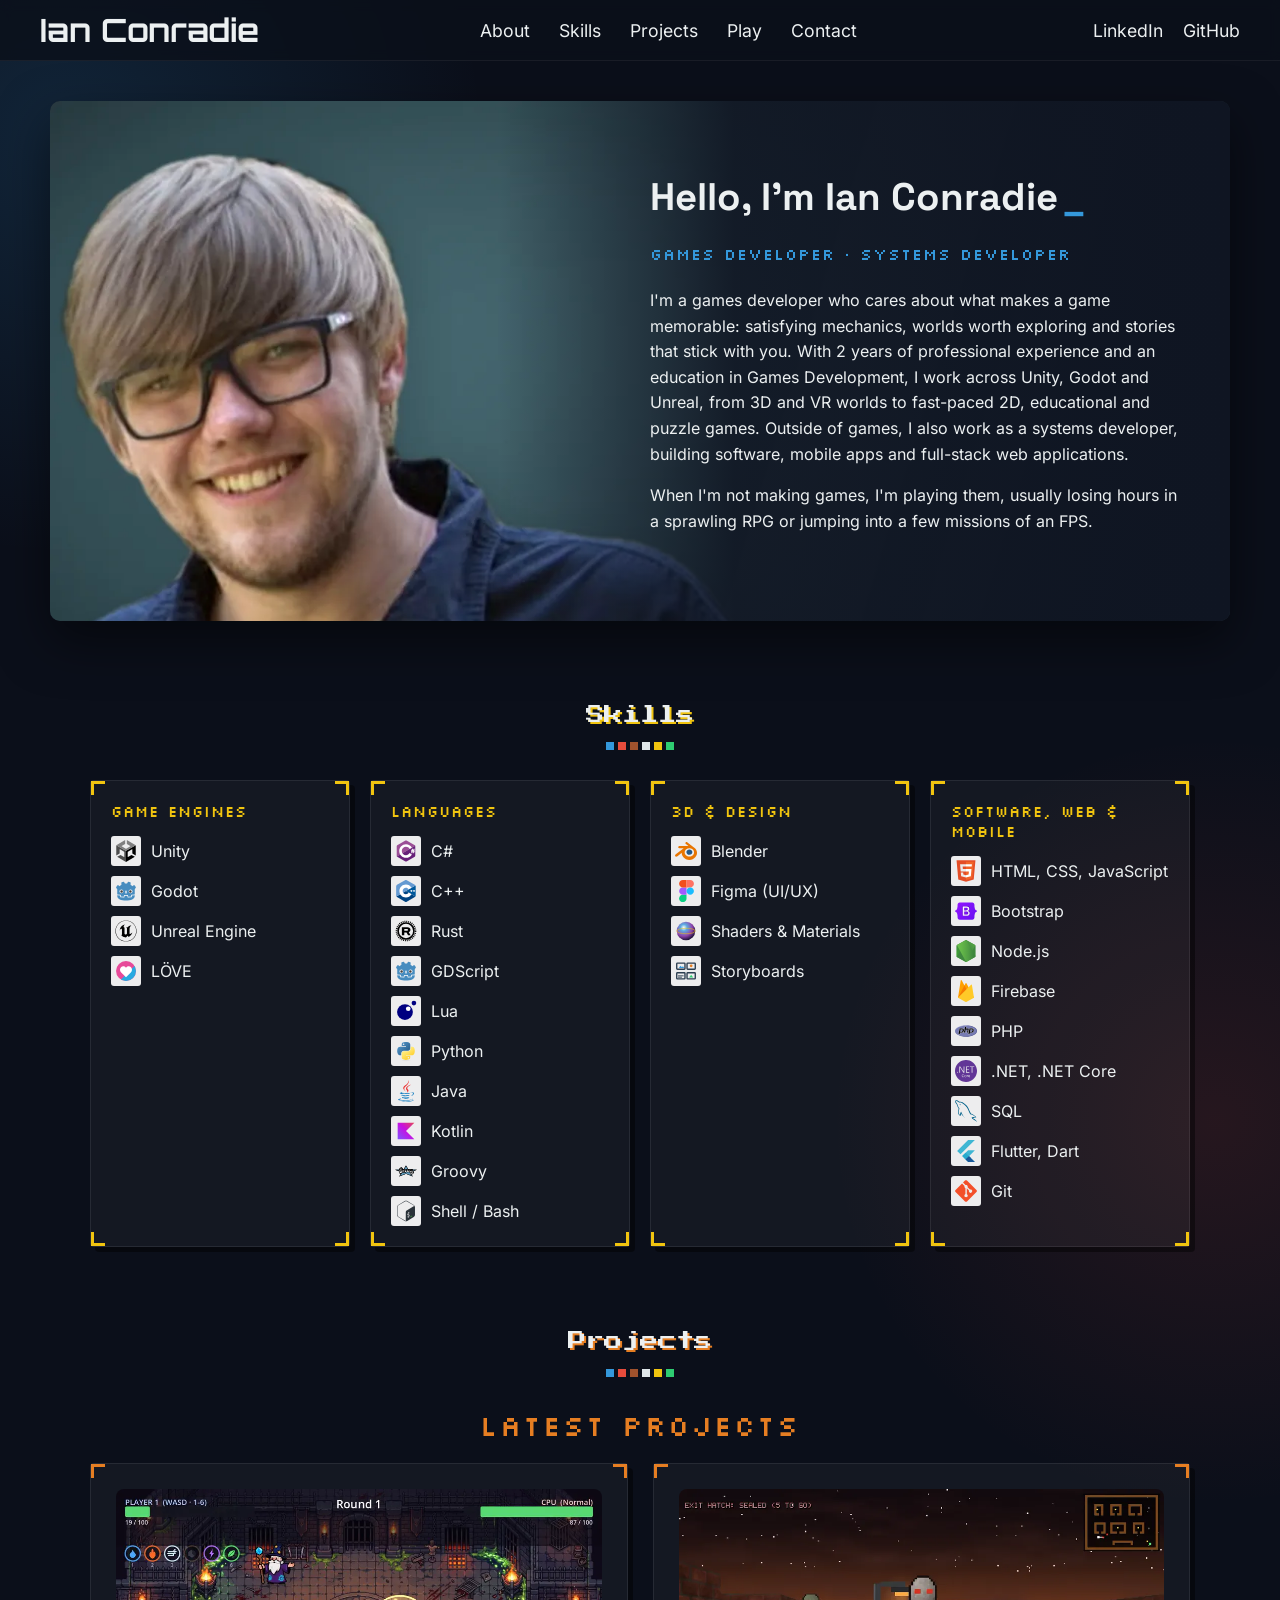
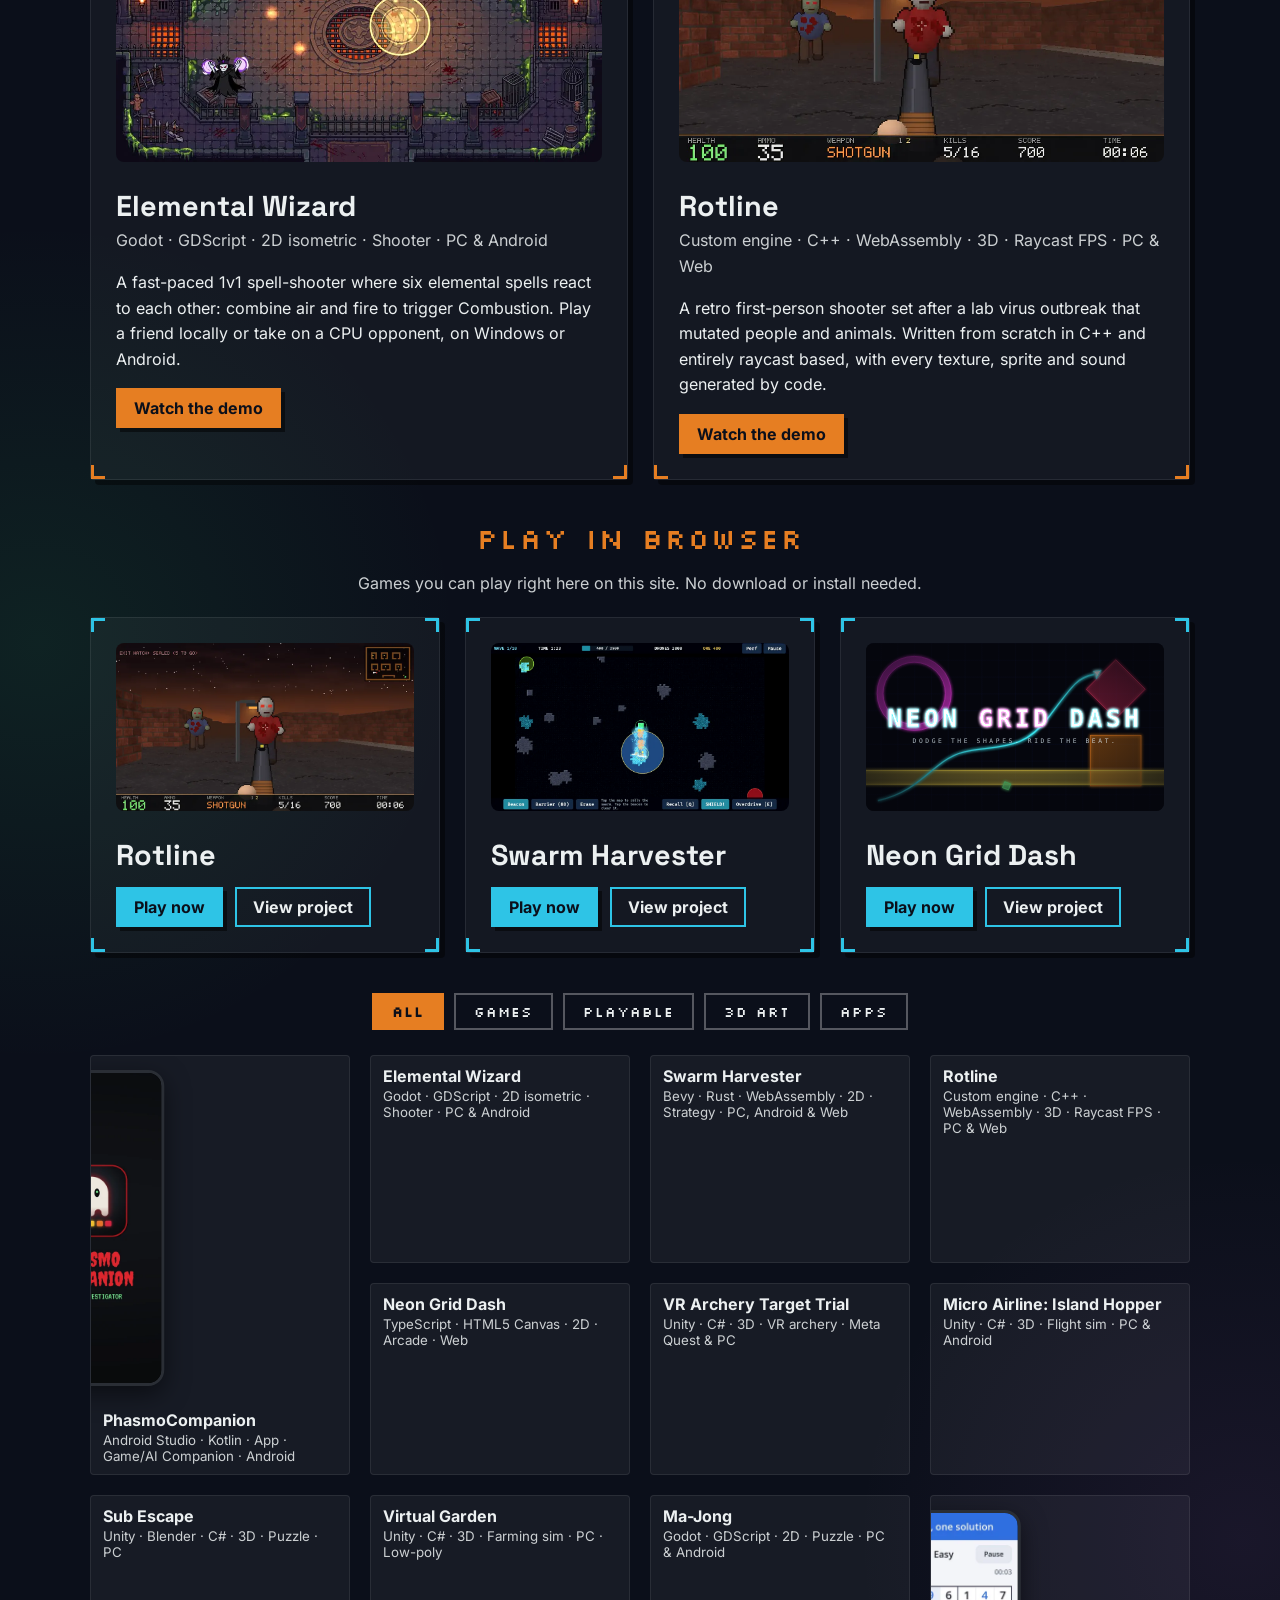
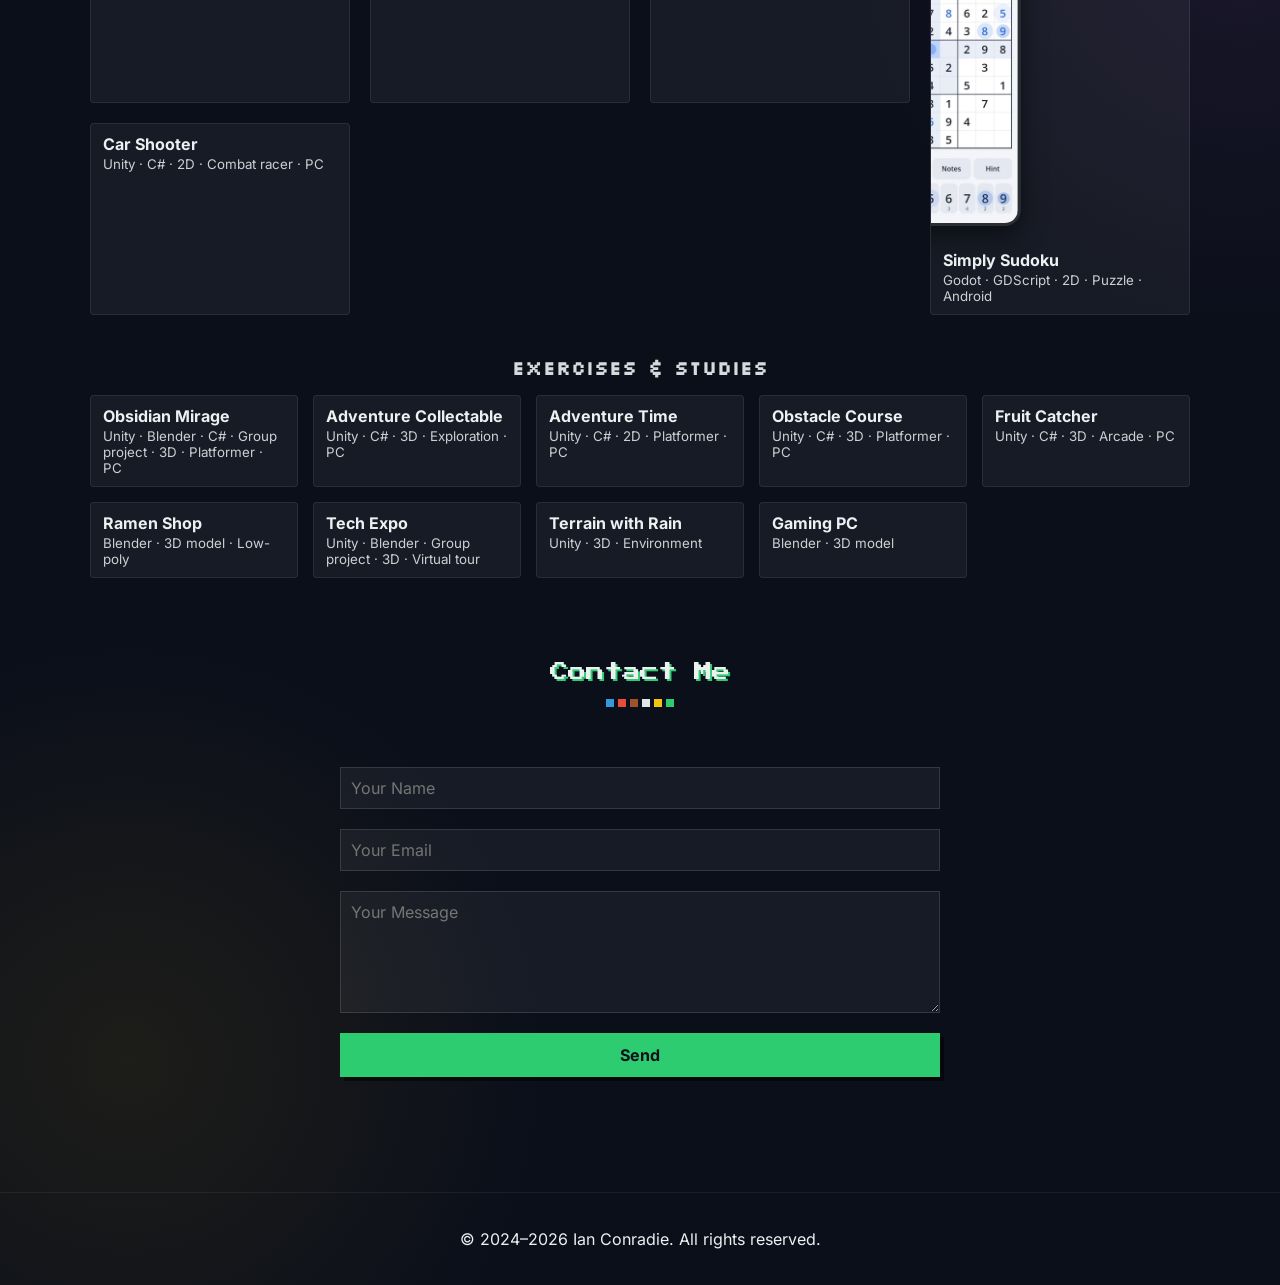
==== index.html @ e85cf98f "Add Neon Grid Dash (playable) and VR Archery Target Trial Neon Grid Dash gets a project card, a Play" ====
<!DOCTYPE html>
<html lang="en">
<head>
    <meta charset="UTF-8">
    <meta name="viewport" content="width=device-width, initial-scale=1.0">
    <title>Ian Conradie | Portfolio</title>
    <meta name="theme-color" content="#0b0f1a">
    <meta name="author" content="Ian Conradie">
    <meta name="copyright" content="© Ian Conradie. All rights reserved.">
    <meta name="description" content="Ian Conradie - Games and Systems Developer specialising in 3D and VR games, plus software, mobile and full-stack development.">

    <!-- Link previews (LinkedIn, WhatsApp, etc.) -->
    <meta property="og:type" content="website">
    <meta property="og:url" content="https://ian3075.github.io/">
    <meta property="og:title" content="Ian Conradie | Portfolio">
    <meta property="og:description" content="Games and Systems Developer specialising in 3D and VR games, plus software, mobile and full-stack development.">
    <meta property="og:image" content="https://ian3075.github.io/og-ian.jpg">
    <meta name="twitter:card" content="summary">

    <link rel="icon" href="favicon.svg" type="image/svg+xml">
    <style>
        /* Self-hosted fonts (SIL Open Font Licence, see fonts/LICENSE-OFL) */
        @font-face { font-family: 'Inter'; src: url(fonts/inter-latin-400-normal.woff2) format('woff2'); font-weight: 400; font-display: swap; }
        @font-face { font-family: 'Inter'; src: url(fonts/inter-latin-700-normal.woff2) format('woff2'); font-weight: 700; font-display: swap; }
        @font-face { font-family: 'Space Grotesk'; src: url(fonts/space-grotesk-latin-700-normal.woff2) format('woff2'); font-weight: 700; font-display: swap; }
        @font-face { font-family: 'Orbitron'; src: url(fonts/orbitron-latin-700-normal.woff2) format('woff2'); font-weight: 700; font-display: swap; }
        @font-face { font-family: 'Press Start 2P'; src: url(fonts/press-start-2p-latin-400-normal.woff2) format('woff2'); font-weight: 400; font-display: swap; }
        @font-face { font-family: 'Silkscreen'; src: url(fonts/silkscreen-latin-400-normal.woff2) format('woff2'); font-weight: 400; font-display: swap; }

        html {
            scroll-behavior: smooth;
        }

        body {
            font-family: 'Inter', sans-serif;
            margin: 0;
            padding: 0;
            box-sizing: border-box;
            background: #0b0f1a;
            color: #ecf0f1;
        }

        /* App Bar (Header) - stays visible while scrolling */
        header {
            position: sticky;
            top: 0;
            z-index: 100;
            background-color: rgba(0, 0, 0, 0.85);
            backdrop-filter: blur(6px);
            color: #ecf0f1;
            padding: 10px 20px;
        }

        /* Name, navigation and social links on one row */
        .top-bar {
            display: flex;
            justify-content: space-between;
            align-items: center;
            flex-wrap: wrap;
            gap: 10px 20px;
            max-width: 1200px;
            margin: 0 auto;
        }

        .top-bar h1 {
            margin: 0;
            font-size: 2rem;
            font-family: 'Orbitron', sans-serif;
            text-shadow: 2px 2px #2c3e50;
        }

        .top-bar h1 a {
            color: inherit;
            text-decoration: none;
        }

        nav a, .social a {
            color: #ecf0f1;
            text-decoration: none;
            font-size: 1.1rem;
            transition: all 0.3s ease;
        }

        nav a {
            margin: 0 12px;
        }

        .social a {
            margin-left: 15px;
        }

        nav a:hover, .social a:hover,
        nav a:focus-visible, .social a:focus-visible {
            color: #3498db;
            text-shadow: 1px 1px 5px rgba(255, 255, 255, 0.6);
        }

        /* Main content sections */
        section {
            padding: 40px 50px;
            text-align: center;
            margin: 0;
            scroll-margin-top: 30px;
        }

        /* Pixel accent under section headings: one pixel per element
           (water, fire, earth, air, electricity, nature) */
        .section-title {
            font-size: 2rem;
            margin: 0 0 30px;
        }

        .section-title::after {
            content: "";
            display: block;
            width: 8px;
            height: 8px;
            margin: 12px 0 0 calc(50% - 34px);
            background: #3498db;
            box-shadow: 12px 0 #e74c3c, 24px 0 #a0522d, 36px 0 #dfe6e9,
                        48px 0 #f1c40f, 60px 0 #2ecc71;
        }

        .sub-title {
            margin: 40px 0 15px;
            font-size: 1.2rem;
            opacity: 0.9;
        }

        /* About: banner photo on the left, fading into the text on the right */
        .intro {
            position: relative;
            display: grid;
            grid-template-columns: 1fr 1fr;
            min-height: 520px;
            max-width: 1200px;
            margin: 0 auto;
            overflow: hidden;
            background-color: #2e4a55;
            border-radius: 10px;
            box-shadow: 0 0 15px rgba(0, 0, 0, 0.5);
            text-align: left;
        }

        .intro img {
            display: block;
            position: absolute;
            inset: 0;
            width: 100%;
            height: 100%;
            object-fit: cover;
            object-position: left top;
        }

        .intro::after {
            content: "";
            position: absolute;
            inset: 0;
            background: linear-gradient(90deg, transparent 38%, rgba(30, 44, 56, 0.88) 58%, rgba(30, 44, 56, 0.96));
        }

        .intro-text {
            grid-column: 2;
            position: relative;
            z-index: 1;
            align-self: center;
            padding: 50px 50px 50px 10px;
        }

        .intro-text h2 {
            margin-top: 0;
            font-size: 2.4rem;
        }

        .intro-text .role {
            margin: -10px 0 20px;
            color: #3498db;
            font-family: 'Orbitron', sans-serif;
            font-size: 1.1rem;
            letter-spacing: 1px;
        }

        .intro-text p {
            line-height: 1.6;
        }

        /* Skills Section */
        .skill-groups {
            display: grid;
            grid-template-columns: repeat(auto-fit, minmax(220px, 1fr));
            gap: 20px;
            max-width: 1100px;
            margin: 0 auto;
            text-align: left;
        }

        .skill-group {
            background-color: rgba(44, 62, 80, 0.9);
            border-radius: 10px;
            padding: 20px;
            box-shadow: 0 0 15px rgba(0, 0, 0, 0.3);
        }

        .skill-group h3 {
            margin: 0 0 15px;
            font-family: 'Orbitron', sans-serif;
            font-size: 1rem;
            letter-spacing: 1px;
            color: #3498db;
        }

        .skill-group ul {
            list-style: none;
            margin: 0;
            padding: 0;
            display: flex;
            flex-direction: column;
            gap: 10px;
        }

        .skill-group li {
            display: flex;
            align-items: center;
            gap: 10px;
        }

        .skill-group li img {
            width: 22px;
            height: 22px;
            padding: 4px;
            border-radius: 6px;
            background: #ecf0f1;
        }

        /* Projects Section */
        /* Latest projects: featured cards side by side */
        .featured-row {
            display: grid;
            grid-template-columns: 1fr 1fr;
            align-items: start;
            gap: 25px;
            max-width: 1100px;
            margin: 0 auto 40px;
        }

        .featured-heading {
            margin: 0 0 20px;
            color: #e67e22;
            font-family: 'Silkscreen', monospace;
            font-size: clamp(1.3rem, 3vw, 1.75rem);
            line-height: 1.3;
            font-weight: 400;
            letter-spacing: 2px;
            text-transform: uppercase;
        }

        .featured {
            display: flex;
            flex-direction: column;
            gap: 18px;
            height: 100%;
            box-sizing: border-box;
            padding: 25px;
            background-color: rgba(44, 62, 80, 0.9);
            border-radius: 10px;
            box-shadow: 0 0 15px rgba(0, 0, 0, 0.5);
            text-align: left;
        }

        .featured video, .featured .media-placeholder, .featured img.cover {
            width: 100%;
            object-fit: cover;
            aspect-ratio: 16 / 9;
            border-radius: 8px;
            display: block;
        }

        .featured .media-placeholder {
            display: flex;
            flex-direction: column;
            align-items: center;
            justify-content: center;
            gap: 8px;
            background: radial-gradient(circle at 30% 25%, var(--ph-a), var(--ph-b) 75%);
        }

        .featured .media-placeholder .ph-title {
            font-family: 'Press Start 2P', monospace;
            font-size: 1.1rem;
            color: #fff;
            text-shadow: 2px 2px 0 rgba(0, 0, 0, 0.5);
        }

        .featured .media-placeholder .ph-note {
            font-family: 'Silkscreen', monospace;
            font-size: 0.8rem;
            letter-spacing: 1px;
            opacity: 0.75;
        }

        .featured .btn {
            align-self: flex-start;
        }

        .featured .label {
            margin: 0;
            color: #f1c40f;
            font-family: 'Orbitron', sans-serif;
            font-size: 0.85rem;
            letter-spacing: 2px;
            text-transform: uppercase;
        }

        .featured h3 {
            margin: 8px 0 4px;
            font-size: 1.8rem;
        }

        .featured .tags {
            margin: 0 0 15px;
            opacity: 0.85;
        }

        .featured p {
            line-height: 1.6;
        }

        .btn {
            display: inline-block;
            padding: 10px 18px;
            border: none;
            border-radius: 5px;
            background: #3498db;
            color: #fff;
            font: inherit;
            font-weight: 700;
            cursor: pointer;
            transition: background 0.3s;
        }

        .btn:hover, .btn:focus-visible {
            background: #2980b9;
        }

        .filters {
            display: flex;
            justify-content: center;
            flex-wrap: wrap;
            gap: 10px;
            margin-bottom: 25px;
        }

        .filters button {
            padding: 8px 18px;
            border: 2px solid #ecf0f1;
            border-radius: 20px;
            background: transparent;
            color: #ecf0f1;
            font: inherit;
            cursor: pointer;
            transition: all 0.3s;
        }

        .filters button:hover {
            background: rgba(236, 240, 241, 0.15);
        }

        .filters button[aria-pressed="true"] {
            background: #ecf0f1;
            color: #2c3e50;
            font-weight: 700;
        }

        .projects {
            display: grid;
            grid-template-columns: repeat(auto-fill, minmax(240px, 1fr));
            gap: 20px;
            max-width: 1100px;
            margin: 0 auto;
        }

        /* Mobile apps: a tall card showing the screen recording uncropped in a phone frame */
        .projects {
            grid-auto-flow: dense;
        }

        .project-card.phone {
            grid-row: span 2;
            min-height: 420px;
        }

        .project-card.phone .thumb {
            flex: 1;
            aspect-ratio: auto;
            background: radial-gradient(circle at 50% 40%, #1c2027, #0a0b0d 75%);
        }

        .project-card.phone .screen {
            position: absolute;
            top: 14px;
            bottom: 14px;
            left: 50%;
            transform: translateX(-50%);
            aspect-ratio: 9 / 20;
            border: 3px solid #2a2e35;
            border-radius: 16px;
            overflow: hidden;
            background: #000;
            box-shadow: 0 8px 24px rgba(0, 0, 0, 0.5);
        }

        .projects.compact {
            grid-template-columns: repeat(auto-fill, minmax(180px, 1fr));
            gap: 15px;
        }

        .project-card {
            display: flex;
            flex-direction: column;
            padding: 0;
            border: none;
            border-radius: 8px;
            overflow: hidden;
            background: rgba(52, 152, 219, 0.7);
            color: #ecf0f1;
            font: inherit;
            text-align: left;
            cursor: pointer;
            transition: transform 0.3s, box-shadow 0.3s;
        }

        .project-card[hidden], .project-group[hidden], .featured[hidden], .featured-group[hidden] {
            display: none;
        }

        .project-card:hover, .project-card:focus-visible {
            transform: scale(1.04);
            box-shadow: 0 0 15px rgba(0, 0, 0, 0.4);
        }

        .project-card:focus-visible {
            outline: 3px solid #ecf0f1;
            outline-offset: 2px;
        }

        .project-card .thumb {
            position: relative;
            display: block;
            aspect-ratio: 16 / 9;
            background: #2c3e50;
        }

        .project-card .thumb img,
        .project-card .thumb video {
            position: absolute;
            inset: 0;
            width: 100%;
            height: 100%;
            object-fit: cover;
            display: block;
        }

        .project-card .thumb video[hidden] {
            display: none;
        }

        /* Placeholder thumbnail for projects whose video hasn't been added yet */
        .project-card .thumb.placeholder {
            display: flex;
            flex-direction: column;
            align-items: center;
            justify-content: center;
            gap: 6px;
            background: radial-gradient(circle at 30% 25%, var(--ph-a), var(--ph-b) 75%);
        }

        .thumb.placeholder .ph-title {
            font-family: 'Press Start 2P', monospace;
            font-size: 0.85rem;
            color: #fff;
            text-shadow: 2px 2px 0 rgba(0, 0, 0, 0.5);
        }

        .thumb.placeholder .ph-note {
            font-family: 'Silkscreen', monospace;
            font-size: 0.75rem;
            letter-spacing: 1px;
            opacity: 0.75;
        }

        .modal .coming-soon {
            font-family: 'Silkscreen', monospace;
            letter-spacing: 1px;
            color: #f1c40f;
        }

        .project-card .card-text {
            display: block;
            padding: 10px 12px;
            font-weight: 700;
        }

        .project-card small {
            display: block;
            font-weight: 400;
            opacity: 0.85;
            margin-top: 2px;
        }

        /* Contact Section */
        .contact {
            max-width: 600px;
            margin: 0 auto;
            padding: 20px;
        }

        .contact form {
            display: flex;
            flex-direction: column;
        }

        .contact form input,
        .contact form textarea {
            width: 100%;
            padding: 10px;
            margin: 10px 0;
            border-radius: 5px;
            border: 1px solid #ccc;
            box-sizing: border-box;
            font: inherit;
        }

        .contact form button {
            margin-top: 10px;
            padding: 12px;
            border: none;
            border-radius: 5px;
            background: #2c3e50;
            color: #ecf0f1;
            font: inherit;
            font-weight: 700;
            cursor: pointer;
            transition: background 0.3s;
        }

        .contact form button:hover {
            background: #1f2d3a;
        }

        .contact form button:disabled {
            opacity: 0.6;
            cursor: wait;
        }

        #form-status {
            min-height: 1.5em;
            margin-top: 15px;
            font-weight: 700;
        }

        #form-status.error {
            color: #ffb3a7;
        }

        footer {
            background-color: rgba(0, 0, 0, 0.8);
            color: #ecf0f1;
            text-align: center;
            padding: 20px 0;
        }



        /* Responsive styles */
        @media (max-width: 768px) {
            .top-bar h1 {
                font-size: 1.5rem;
            }
            nav {
                order: 3;
                width: 100%;
                text-align: center;
            }
            nav a, .social a {
                font-size: 1rem;
            }
            section {
                scroll-margin-top: 60px;
            }
            .featured-row {
                grid-template-columns: 1fr;
            }
            .featured {
                padding: 20px;
            }
            .intro {
                display: block;
                min-height: 0;
                background-color: #1e2c38;
                text-align: center;
            }
            /* Show the whole photo at its natural shape, fading into the text */
            .intro img {
                position: static;
                height: auto;
                -webkit-mask-image: linear-gradient(#000 75%, transparent);
                mask-image: linear-gradient(#000 75%, transparent);
            }
            .intro::after {
                display: none;
            }
            .intro-text {
                padding: 0 20px 25px;
            }
        }

        @media (max-width: 480px) {
            .top-bar h1 {
                font-size: 1.3rem;
            }
            nav a {
                font-size: 0.9rem;
                margin: 0 8px;
            }
            .social a {
                margin: 0 15px 0 0;
            }
            section {
                padding: 25px 16px;
            }
            .skill-groups {
                grid-template-columns: repeat(2, 1fr);
                gap: 12px;
            }
            .skill-group {
                padding: 15px;
            }
            .projects, .projects.compact {
                grid-template-columns: repeat(2, 1fr);
                gap: 12px;
            }
            .project-card .card-text {
                padding: 8px 10px;
                font-size: 0.9rem;
            }
            .project-card.phone {
                min-height: 340px;
            }
        }

        @media (prefers-reduced-motion: reduce) {
            html {
                scroll-behavior: auto;
            }
        }

        /* Project dialogs (native <dialog> sits above everything, closes on Esc) */
        dialog.modal {
            width: 80%;
            max-width: 700px;
            max-height: 85vh;
            padding: 20px;
            border-radius: 4px;
            background-color: #121a2a;
            color: #ecf0f1;
            overflow-y: auto;
            border: 1px solid rgba(255, 255, 255, 0.1);
        }

        dialog.modal::backdrop {
            background-color: rgba(0, 0, 0, 0.8);
        }

        .modal h3 {
            margin-top: 0;
        }

        .close {
            float: right;
            padding: 0 5px;
            border: none;
            background: none;
            color: #888;
            font-size: 28px;
            font-weight: bold;
            line-height: 1;
            cursor: pointer;
        }

        .close:hover, .close:focus-visible {
            color: #fff;
        }

        .modal a {
            color: #3498db;
        }

        .modal p {
            line-height: 1.6;
        }

        .modal .video-label {
            margin: 30px 0 0;
            font-family: 'Silkscreen', monospace;
            font-weight: 400;
            letter-spacing: 1px;
            color: #2ecc71;
        }

        /* Video and iframe responsiveness */
        .video-container {
            margin-top: 20px;
        }

        .video-container video {
            width: 100%;
            height: auto;
        }

        /* Phone screen recordings: keep them a sensible height */
        .video-container video.portrait {
            display: block;
            width: auto;
            max-width: 100%;
            max-height: 75vh;
            margin: 0 auto;
            border: 3px solid #2a2e35;
            border-radius: 18px;
            background: #000;
        }

        .video-container iframe {
            width: 100%;
            aspect-ratio: 16 / 9;
            border: 0;
        }

        /* Ensures images are responsive */
        .modal img {
            max-width: 100%;
            height: auto;
            display: block;
            margin: 0 auto 10px;
        }

        /* ===== Elemental theme: dark background with glows and accents in
           the six element colours (water, fire, earth, air, electricity, nature) ===== */
        body { position: relative; }
        body::before { content: ""; position: absolute; inset: 0; z-index: -1; pointer-events: none;
            background:
                radial-gradient(600px 600px at 5% 3%, rgba(52, 152, 219, 0.16), transparent 70%),
                radial-gradient(550px 550px at 95% 25%, rgba(231, 76, 60, 0.12), transparent 70%),
                radial-gradient(600px 600px at 3% 50%, rgba(46, 204, 113, 0.10), transparent 70%),
                radial-gradient(550px 550px at 97% 70%, rgba(155, 89, 182, 0.10), transparent 70%),
                radial-gradient(600px 600px at 10% 95%, rgba(241, 196, 15, 0.08), transparent 70%); }
        #about { --accent: #3498db; } #skills { --accent: #f1c40f; } #projects { --accent: #e67e22; } #contact { --accent: #2ecc71; }
        header { background-color: rgba(11, 15, 26, 0.8); border-bottom: 1px solid rgba(255, 255, 255, 0.06); }
        .top-bar h1 { font-family: 'Orbitron', sans-serif; font-weight: 700; text-shadow: none; }
        nav a:hover, .social a:hover { color: #f1c40f; text-shadow: none; }
        h2, h3, .section-title { font-family: 'Space Grotesk', sans-serif; }
        .intro { background-color: #121a2a; box-shadow: 0 20px 50px rgba(0, 0, 0, 0.5); }
        .intro::after { background: linear-gradient(90deg, transparent 38%, rgba(15, 21, 34, 0.9) 58%, #0f1522); }
        .intro-text .role, .skill-group h3, .featured .label, .filters button, .sub-title { font-family: 'Silkscreen', monospace; letter-spacing: 1px; }
        .intro-text .role { color: var(--accent); font-size: 1rem; }
        .skill-group, .featured { background: linear-gradient(var(--accent) 0 0) top left / 14px 3px, linear-gradient(var(--accent) 0 0) top left / 3px 14px, linear-gradient(var(--accent) 0 0) top right / 14px 3px, linear-gradient(var(--accent) 0 0) top right / 3px 14px, linear-gradient(var(--accent) 0 0) bottom left / 14px 3px, linear-gradient(var(--accent) 0 0) bottom left / 3px 14px, linear-gradient(var(--accent) 0 0) bottom right / 14px 3px, linear-gradient(var(--accent) 0 0) bottom right / 3px 14px, rgba(255, 255, 255, 0.04); background-repeat: no-repeat; border: 1px solid rgba(255, 255, 255, 0.08); border-radius: 4px; box-shadow: none; }
        .skill-group h3 { color: var(--accent); font-size: 0.95rem; font-weight: 400; }
        .skill-group li img { background: rgba(255, 255, 255, 0.92); border-radius: 3px; }
        .featured .label { color: var(--accent); }
        .btn { border-radius: 0; background: var(--accent); color: #0b0f1a; box-shadow: 4px 4px 0 rgba(0, 0, 0, 0.5); }
        .btn:hover { background: #f39c12; }
        .filters button { border-radius: 0; border-color: rgba(255, 255, 255, 0.3); font-size: 0.85rem; }
        .filters button[aria-pressed="true"] { background: var(--accent); border-color: var(--accent); color: #0b0f1a; }
        .project-card { background: rgba(255, 255, 255, 0.05); border: 1px solid rgba(255, 255, 255, 0.08); border-radius: 4px; }
        .project-card:hover, .project-card:focus-visible { transform: translateY(-4px); box-shadow: 0 0 0 2px var(--accent), 0 12px 30px rgba(230, 126, 34, 0.25); }
        .contact form input, .contact form textarea { background: rgba(255, 255, 255, 0.05); border: 1px solid rgba(255, 255, 255, 0.12); border-radius: 0; color: #ecf0f1; }
        .contact form button { border-radius: 0; background: var(--accent); color: #0b0f1a; box-shadow: 4px 4px 0 rgba(0, 0, 0, 0.5); }
        footer { background: transparent; border-top: 1px solid rgba(255, 255, 255, 0.06); }
        @media (max-width: 768px) { .intro { background-color: #0f1522; } }


        /* Arcade touches: pixel-font section headings, blinking cursor after
           the greeting, hard pixel shadows */
        .section-title { font-family: 'Press Start 2P', monospace; font-weight: 400; font-size: 1.15rem; line-height: 1.6; text-shadow: 2px 2px 0 var(--accent); }
        .skill-group, .featured { box-shadow: 5px 5px 0 rgba(0, 0, 0, 0.45); }
        .project-card:hover, .project-card:focus-visible { transform: translate(-3px, -3px); box-shadow: 5px 5px 0 var(--accent); }
        .intro-text h2::after { content: "_"; margin-left: 4px; color: var(--accent); animation: blink 1.1s steps(1) infinite; }
        @keyframes blink { 50% { opacity: 0; } }
        @media (prefers-reduced-motion: reduce) { .intro-text h2::after { animation: none; } }
        @media (max-width: 768px) { .section-title { font-size: 0.95rem; } }

        /* Play in Browser: games that run right on this site */
        #play { --accent: #2ec4e6; }
        .play-group { scroll-margin-top: 70px; }
        .play-intro { max-width: 700px; margin: -5px auto 20px; line-height: 1.6; opacity: 0.85; }
        .play-row { display: grid; grid-template-columns: repeat(auto-fit, minmax(min(100%, 320px), 1fr)); align-items: start; gap: 25px; max-width: 1100px; margin: 0 auto 40px; }
        .play-actions { display: flex; flex-wrap: wrap; gap: 12px; }
        .play-row .featured h3 { margin-bottom: 14px; }
        /* Brief highlight on the card a "View project" / "Play in Browser" link jumps to */
        .jump-flash { outline: 3px solid #2ec4e6; outline-offset: 4px; }
        a.btn { text-decoration: none; }
        .btn.secondary, .btn.secondary:hover, .btn.secondary:focus-visible { background: transparent; color: #ecf0f1; box-shadow: inset 0 0 0 2px var(--accent); }
        .btn.secondary:hover, .btn.secondary:focus-visible { background: rgba(255, 255, 255, 0.08); }

    </style>
</head>
<body>
    <!-- Header Section -->
    <header>
        <div class="top-bar">
            <h1><a href="#about">Ian Conradie</a></h1>
            <nav>
                <a href="#about">About</a>
                <a href="#skills">Skills</a>
                <a href="#projects">Projects</a>
                <a href="#play">Play</a>
                <a href="#contact">Contact</a>
            </nav>
            <div class="social">
                <a href="https://www.linkedin.com/in/ian-conradie-823059249" target="_blank" rel="noopener">LinkedIn</a>
                <a href="https://github.com/Ian3075" target="_blank" rel="noopener">GitHub</a>
            </div>
        </div>
    </header>

    <main>
        <!-- Introduction Section -->
        <section id="about">
            <div class="intro">
                <img src="ian-banner.webp" alt="Photo of Ian Conradie" width="1600" height="1067">
                <div class="intro-text">
                    <h2>Hello, I’m Ian Conradie</h2>
                    <p class="role">Games Developer · Systems Developer</p>
                    <p>I'm a games developer who cares about what makes a game memorable: satisfying mechanics, worlds worth exploring and stories that stick with you. With 2 years of professional experience and an education in Games Development, I work across Unity, Godot and Unreal, from 3D and VR worlds to fast-paced 2D, educational and puzzle games. Outside of games, I also work as a systems developer, building software, mobile apps and full-stack web applications.</p>
                    <p>When I'm not making games, I'm playing them, usually losing hours in a sprawling RPG or jumping into a few missions of an FPS.</p>
                </div>
            </div>
        </section>

        <!-- Skills Section -->
        <section id="skills">
            <h2 class="section-title">Skills</h2>
            <div class="skill-groups">
                <div class="skill-group">
                    <h3>Game Engines</h3>
                    <ul>
                        <li><img src="icons/unity.svg" alt="" width="22" height="22">Unity</li>
                        <li><img src="icons/godot.svg" alt="" width="22" height="22">Godot</li>
                        <li><img src="icons/unrealengine.svg" alt="" width="22" height="22">Unreal Engine</li>
                        <li><img src="icons/love.svg" alt="" width="22" height="22">LÖVE</li>
                    </ul>
                </div>
                <div class="skill-group">
                    <h3>Languages</h3>
                    <ul>
                        <li><img src="icons/csharp.svg" alt="" width="22" height="22">C#</li>
                        <li><img src="icons/cplusplus.svg" alt="" width="22" height="22">C++</li>
                        <li><img src="icons/rust.svg" alt="" width="22" height="22">Rust</li>
                        <li><img src="icons/godot.svg" alt="" width="22" height="22">GDScript</li>
                        <li><img src="icons/lua.svg" alt="" width="22" height="22">Lua</li>
                        <li><img src="icons/python.svg" alt="" width="22" height="22">Python</li>
                        <li><img src="icons/java.svg" alt="" width="22" height="22">Java</li>
                        <li><img src="icons/kotlin.svg" alt="" width="22" height="22">Kotlin</li>
                        <li><img src="icons/groovy.svg" alt="" width="22" height="22">Groovy</li>
                        <li><img src="icons/bash.svg" alt="" width="22" height="22">Shell / Bash</li>
                    </ul>
                </div>
                <div class="skill-group">
                    <h3>3D &amp; Design</h3>
                    <ul>
                        <li><img src="icons/blender.svg" alt="" width="22" height="22">Blender</li>
                        <li><img src="icons/figma.svg" alt="" width="22" height="22">Figma (UI/UX)</li>
                        <li><img src="icons/shaders.svg" alt="" width="22" height="22">Shaders &amp; Materials</li>
                        <li><img src="icons/storyboard.svg" alt="" width="22" height="22">Storyboards</li>
                    </ul>
                </div>
                <div class="skill-group">
                    <h3>Software, Web &amp; Mobile</h3>
                    <ul>
                        <li><img src="icons/html5.svg" alt="" width="22" height="22">HTML, CSS, JavaScript</li>
                        <li><img src="icons/bootstrap.svg" alt="" width="22" height="22">Bootstrap</li>
                        <li><img src="icons/nodejs.svg" alt="" width="22" height="22">Node.js</li>
                        <li><img src="icons/firebase.svg" alt="" width="22" height="22">Firebase</li>
                        <li><img src="icons/php.svg" alt="" width="22" height="22">PHP</li>
                        <li><img src="icons/dotnetcore.svg" alt="" width="22" height="22">.NET, .NET Core</li>
                        <li><img src="icons/mysql.svg" alt="" width="22" height="22">SQL</li>
                        <li><img src="icons/flutter.svg" alt="" width="22" height="22">Flutter, Dart</li>
                        <li><img src="icons/git.svg" alt="" width="22" height="22">Git</li>
                    </ul>
                </div>
            </div>
        </section>

        <!-- Projects Section -->
        <section id="projects">
            <h2 class="section-title">Projects</h2>

            <!-- Latest projects -->
            <div class="featured-group">
            <p class="featured-heading">Latest projects</p>
            <div class="featured-row">
                <article class="featured" data-category="games">
                    <video src="previews/elementalWizardWindows.mp4" poster="thumbs/elementalWizardWindows.webp" autoplay muted loop playsinline aria-label="Elemental Wizard gameplay preview"></video>
                    <div>
                        <h3>Elemental Wizard</h3>
                        <p class="tags">Godot · GDScript · 2D isometric · Shooter · PC &amp; Android</p>
                        <p>A fast-paced 1v1 spell-shooter where six elemental spells react to each other: combine air and fire to trigger Combustion. Play a friend locally or take on a CPU opponent, on Windows or Android.</p>
                        <button class="btn" data-modal="modal12">Watch the demo</button>
                    </div>
                </article>
                <article class="featured" data-category="games">
                    <video src="previews/rotline.mp4" poster="thumbs/rotline.webp" autoplay muted loop playsinline aria-label="Rotline gameplay preview"></video>
                    <div>
                        <h3>Rotline</h3>
                        <p class="tags">Custom engine · C++ · WebAssembly · 3D · Raycast FPS · PC &amp; Web</p>
                        <p>A retro first-person shooter set after a lab virus outbreak that mutated people and animals. Written from scratch in C++ and entirely raycast based, with every texture, sprite and sound generated by code.</p>
                        <button class="btn" data-modal="modal18">Watch the demo</button>
                    </div>
                </article>
            </div>
            </div>

            <!-- Play in Browser: games that run right on this site -->
            <div id="play" class="play-group">
            <p class="featured-heading">Play in Browser</p>
            <p class="play-intro">Games you can play right here on this site. No download or install needed.</p>
            <div class="play-row">
                <article class="featured" id="play-rotline" tabindex="-1">
                    <video src="previews/rotline.mp4" poster="thumbs/rotline.webp" autoplay muted loop playsinline aria-label="Rotline gameplay preview"></video>
                    <div>
                        <h3>Rotline</h3>
                        <div class="play-actions">
                            <a class="btn" href="rotline/">Play now</a>
                            <a class="btn secondary" href="#card-rotline" data-jump>View project</a>
                        </div>
                    </div>
                </article>
                <article class="featured" id="play-swarm-harvester" tabindex="-1">
                    <video src="previews/swarmHarvester.mp4" poster="thumbs/swarmHarvester.webp" autoplay muted loop playsinline aria-label="Swarm Harvester gameplay preview"></video>
                    <div>
                        <h3>Swarm Harvester</h3>
                        <div class="play-actions">
                            <a class="btn" href="swarm-harvester/">Play now</a>
                            <a class="btn secondary" href="#card-swarm-harvester" data-jump>View project</a>
                        </div>
                    </div>
                </article>
                <article class="featured" id="play-neon-grid-dash" tabindex="-1">
                    <img class="cover" src="thumbs/neonGridDash.svg" alt="Neon Grid Dash cover art" loading="lazy">
                    <div>
                        <h3>Neon Grid Dash</h3>
                        <div class="play-actions">
                            <a class="btn" href="neon-grid-dash/">Play now</a>
                            <a class="btn secondary" href="#card-neon-grid-dash" data-jump>View project</a>
                        </div>
                    </div>
                </article>
            </div>
            </div>

            <div class="filters" role="group" aria-label="Filter projects">
                <button data-filter="all" aria-pressed="true">All</button>
                <button data-filter="games" aria-pressed="false">Games</button>
                <button data-filter="playable" aria-pressed="false">Playable</button>
                <button data-filter="art" aria-pressed="false">3D Art</button>
                <button data-filter="apps" aria-pressed="false">Apps</button>
            </div>

            <div class="project-group">
                <div class="projects">
                    <button class="project-card phone" data-modal="modal13" data-category="apps" data-preview="previews/phasmoCompanion.mp4"><span class="thumb"><span class="screen"><img src="thumbs/phasmoCompanionCard.webp" alt="" loading="lazy"></span></span><span class="card-text">PhasmoCompanion<small>Android Studio · Kotlin · App · Game/AI Companion · Android</small></span></button>
                    <button class="project-card" data-modal="modal12" data-category="games" data-preview="previews/elementalWizardWindows.mp4"><span class="thumb"><img src="thumbs/elementalWizardWindows.webp" alt="" loading="lazy"></span><span class="card-text">Elemental Wizard<small>Godot · GDScript · 2D isometric · Shooter · PC &amp; Android</small></span></button>
                    <button class="project-card" id="card-swarm-harvester" data-modal="modal19" data-category="games" data-playable data-preview="previews/swarmHarvester.mp4"><span class="thumb"><img src="thumbs/swarmHarvester.webp" alt="" loading="lazy"></span><span class="card-text">Swarm Harvester<small>Bevy · Rust · WebAssembly · 2D · Strategy · PC, Android &amp; Web</small></span></button>
                    <button class="project-card" id="card-rotline" data-modal="modal18" data-category="games" data-playable data-preview="previews/rotline.mp4"><span class="thumb"><img src="thumbs/rotline.webp" alt="" loading="lazy"></span><span class="card-text">Rotline<small>Custom engine · C++ · WebAssembly · 3D · Raycast FPS · PC &amp; Web</small></span></button>
                    <button class="project-card" id="card-neon-grid-dash" data-modal="modal21" data-category="games" data-playable><span class="thumb"><img src="thumbs/neonGridDash.svg" alt="" loading="lazy"></span><span class="card-text">Neon Grid Dash<small>TypeScript · HTML5 Canvas · 2D · Arcade · Web</small></span></button>
                    <button class="project-card" data-modal="modal22" data-category="games"><span class="thumb"><img src="thumbs/vrArcheryTargetTrial.webp" alt="" loading="lazy"></span><span class="card-text">VR Archery Target Trial<small>Unity · C# · 3D · VR archery · Meta Quest &amp; PC</small></span></button>
                    <button class="project-card" data-modal="modal17" data-category="games" data-preview="previews/islandHopper.mp4"><span class="thumb"><img src="thumbs/islandHopper.webp" alt="" loading="lazy"></span><span class="card-text">Micro Airline: Island Hopper<small>Unity · C# · 3D · Flight sim · PC &amp; Android</small></span></button>
                    <button class="project-card" data-modal="modal14" data-category="games" data-preview="previews/subEscape.mp4"><span class="thumb"><img src="thumbs/subEscape.webp" alt="" loading="lazy"></span><span class="card-text">Sub Escape<small>Unity · Blender · C# · 3D · Puzzle · PC</small></span></button>
                    <button class="project-card" data-modal="modal15" data-category="games" data-preview="previews/virtualGarden.mp4"><span class="thumb"><img src="thumbs/virtualGarden.webp" alt="" loading="lazy"></span><span class="card-text">Virtual Garden<small>Unity · C# · 3D · Farming sim · PC · Low-poly</small></span></button>
                    <button class="project-card" data-modal="modal16" data-category="games" data-preview="previews/maJong.mp4"><span class="thumb"><img src="thumbs/maJong.webp" alt="" loading="lazy"></span><span class="card-text">Ma-Jong<small>Godot · GDScript · 2D · Puzzle · PC &amp; Android</small></span></button>
                    <button class="project-card phone" data-modal="modal20" data-category="games" data-preview="previews/simplySudoku.mp4"><span class="thumb"><span class="screen" style="aspect-ratio: 9 / 16;"><img src="thumbs/simplySudokuCard.webp" alt="" loading="lazy"></span></span><span class="card-text">Simply Sudoku<small>Godot · GDScript · 2D · Puzzle · Android</small></span></button>
                    <button class="project-card" data-modal="modal2" data-category="games" data-preview="previews/carShooterGame.mp4"><span class="thumb"><img src="thumbs/carShooterGame.webp" alt="" loading="lazy"></span><span class="card-text">Car Shooter<small>Unity · C# · 2D · Combat racer · PC</small></span></button>
                </div>
            </div>

            <div class="project-group">
                <h3 class="sub-title">Exercises &amp; Studies</h3>
                <div class="projects compact">
                    <button class="project-card" data-modal="modal4" data-category="games"><span class="thumb"><img src="thumbs/obsidianMirage.webp" alt="" loading="lazy"></span><span class="card-text">Obsidian Mirage<small>Unity · Blender · C# · Group project · 3D · Platformer · PC</small></span></button>
                    <button class="project-card" data-modal="modal11" data-category="games" data-preview="previews/adventureCollectable.mp4"><span class="thumb"><img src="thumbs/adventureCollectable.webp" alt="" loading="lazy"></span><span class="card-text">Adventure Collectable<small>Unity · C# · 3D · Exploration · PC</small></span></button>
                    <button class="project-card" data-modal="modal3" data-category="games"><span class="thumb"><img src="thumbs/adventureTimeMenu.webp" alt="" loading="lazy"></span><span class="card-text">Adventure Time<small>Unity · C# · 2D · Platformer · PC</small></span></button>
                    <button class="project-card" data-modal="modal7" data-category="games" data-preview="previews/obstacleCourse2.mp4"><span class="thumb"><img src="thumbs/obstacleCourse2.webp" alt="" loading="lazy"></span><span class="card-text">Obstacle Course<small>Unity · C# · 3D · Platformer · PC</small></span></button>
                    <button class="project-card" data-modal="modal1" data-category="games" data-preview="previews/fruitCatcherGame.mp4"><span class="thumb"><img src="thumbs/fruitCatcherGame.webp" alt="" loading="lazy"></span><span class="card-text">Fruit Catcher<small>Unity · C# · 3D · Arcade · PC</small></span></button>
                    <button class="project-card" data-modal="modal9" data-category="art"><span class="thumb"><img src="thumbs/ramenShop.webp" alt="" loading="lazy"></span><span class="card-text">Ramen Shop<small>Blender · 3D model · Low-poly</small></span></button>
                    <button class="project-card" data-modal="modal5" data-category="art"><span class="thumb"><img src="https://img.youtube.com/vi/hEBXsjY-IWs/hqdefault.jpg" alt="" loading="lazy"></span><span class="card-text">Tech Expo<small>Unity · Blender · Group project · 3D · Virtual tour</small></span></button>
                    <button class="project-card" data-modal="modal6" data-category="art" data-preview="previews/terrainRain2.mp4"><span class="thumb"><img src="thumbs/terrainRain2.webp" alt="" loading="lazy"></span><span class="card-text">Terrain with Rain<small>Unity · 3D · Environment</small></span></button>
                    <button class="project-card" data-modal="modal8" data-category="art" data-preview="previews/gamingPC.mp4"><span class="thumb"><img src="thumbs/gamingPC.webp" alt="" loading="lazy"></span><span class="card-text">Gaming PC<small>Blender · 3D model</small></span></button>
                </div>
            </div>
        </section>

        <!-- Contact Section -->
        <section id="contact">
            <h2 class="section-title">Contact Me</h2>
            <div class="contact">
                <!-- Formspree form: messages are forwarded to Ian's email -->
                <form id="contact-form" action="https://formspree.io/f/xqpebzne" method="POST">
                    <input type="text" name="name" aria-label="Your name" placeholder="Your Name" autocomplete="name" required>
                    <input type="email" name="email" aria-label="Your email" placeholder="Your Email" autocomplete="email" required>
                    <textarea name="message" aria-label="Your message" placeholder="Your Message" rows="5" required></textarea>
                    <input type="hidden" name="_subject" value="New message from portfolio contact form">
                    <button type="submit">Send</button>
                </form>
                <p id="form-status" role="status" aria-live="polite"></p>
            </div>
        </section>
    </main>

    <!-- Dialogs for Project Information -->
    <dialog id="modal21" class="modal" aria-labelledby="modal21-title">
        <button class="close" aria-label="Close">&times;</button>
        <h3 id="modal21-title">Neon Grid Dash</h3>
        <p>Neon Grid Dash is a minimalist, fast-paced reflex arcade game that runs in the browser. Your ship trails a glowing line across a grid while geometric obstacles show a dashed outline for two beats, then bloom on the beat. Dash to phase through danger for a moment, and collect orbs to push your score multiplier up to x9 before the combo bar drains. The tempo climbs from 96 to 160 BPM as a run goes on, with new shapes unlocking along the way.</p>
        <p>It is written in TypeScript with no runtime dependencies: everything is drawn on a 2D canvas with additive blending, and the soundtrack and sound effects are synthesised at runtime with WebAudio, stepped by the same beat clock that drives the obstacles. It plays with a mouse or with touch.</p>
        <p><a href="neon-grid-dash/" target="_blank" rel="noopener">Play it in your browser</a> (mouse or touch). <a href="#play-neon-grid-dash" data-jump>See it under Play in Browser</a>.</p>
    </dialog>

    <dialog id="modal22" class="modal" aria-labelledby="modal22-title">
        <button class="close" aria-label="Close">&times;</button>
        <h3 id="modal22-title">VR Archery Target Trial</h3>
        <p>VR Archery Target Trial is a 360-degree VR shooting gallery made in Unity for Meta Quest. You draw a two-handed bow that aims along the line between your hands, with haptics that follow the string tension, and shoot drone targets that orbit all around you in a timed trial. Shots score by distance and accuracy, and a wrist display and scoreboard track your run.</p>
        <p>It is built on OpenXR and the XR Interaction Toolkit, and falls back to keyboard and mouse when no headset is connected, so it also runs as a desktop game on Windows. All sounds are synthesised and spatialised in code.</p>
        <img src="vrArcheryTargetTrial.webp" alt="VR Archery Target Trial in desktop mode: a drawn bow aimed at a drone target" loading="lazy">
    </dialog>

    <dialog id="modal19" class="modal" aria-labelledby="modal19-title">
        <button class="close" aria-label="Close">&times;</button>
        <h3 id="modal19-title">Swarm Harvester</h3>
        <p>Swarm Harvester is a strategy game about commanding a swarm of 2,000 autonomous drones. They mine ore and haul it back to the hive on their own; you steer the swarm as a whole with a rally beacon, painted barriers and three abilities, and try to meet each wave's quota without losing the drones you depend on. The richest deposits sit under erupting vents, so every wave is a question of how much of the swarm to risk.</p>
        <p>It is written in Rust with the Bevy engine and built around data-oriented design. Flow fields replace per-drone pathfinding, a counting-sort spatial hash drives the flocking, and drone movement runs in parallel across every core, so the simulation scales from 2,000 drones to 64,000 in the built-in benchmark mode. There are no asset files: every texture is generated by code. The same code runs on desktop, on Android and in the browser through WebAssembly.</p>
        <div class="video-container">
            <video controls preload="none" poster="thumbs/swarmHarvester.webp">
                <source src="swarmHarvester.mp4" type="video/mp4">
            </video>
        </div>
        <p><a href="swarm-harvester/" target="_blank" rel="noopener">Play it in your browser</a> (about a 15 MB download; mouse or touch). <a href="#play-swarm-harvester" data-jump>See it under Play in Browser</a>.</p>
    </dialog>

    <dialog id="modal18" class="modal" aria-labelledby="modal18-title">
        <button class="close" aria-label="Close">&times;</button>
        <h3 id="modal18-title">Rotline</h3>
        <p>Rotline is a retro first-person shooter set in a post-apocalyptic city, where a virus that escaped from a lab has mutated both people and animals. One cure sample survived in the lab vault: fight your way in through the flooded sewers, recover it from the abandoned biolab, cross the burning streets and put down the Zombie King that is calling the horde. Along the way you face sewer rats, mutant hounds, acid-spitting infected and runners across four zones.</p>
        <p>The game is written from scratch in C++ and is entirely raycast based, in the spirit of Wolfenstein 3D: every frame is drawn in software by my own raycasting engine, with textured walls, floors and ceilings, a sky panorama, distance fog and billboard sprites. Everything in it is self-made, and there are no asset files: every texture, sprite, sound effect and music loop is generated by code when the game starts.</p>
        <div class="video-container">
            <video controls preload="none" poster="thumbs/rotline.webp">
                <source src="rotline.mp4" type="video/mp4">
            </video>
        </div>
        <p><a href="rotline/" target="_blank" rel="noopener">Play it in your browser</a> (keyboard and mouse, or touch controls on phones and tablets). <a href="#play-rotline" data-jump>See it under Play in Browser</a>.</p>
    </dialog>

    <dialog id="modal17" class="modal" aria-labelledby="modal17-title">
        <button class="close" aria-label="Close">&times;</button>
        <h3 id="modal17-title">Micro Airline: Island Hopper</h3>
        <p>Micro Airline: Island Hopper is a cozy aviation sim made in Unity, where you run a small bush-plane and seaplane airline across an archipelago of twelve islands. Fly freight, mail, tourists and medical supplies, land on water or short island airstrips, help the towns grow, and unlock new airfields and bigger aircraft as your airline expands.</p>
        <p>Under the hood is a detailed flight model covering aerodynamics, propellers, piston and turboprop engines, and float handling on open water. You can soften it with assists or fly at full study-level realism. Everything in the game, from the islands and aircraft to the cockpit gauges and sounds, is generated from code.</p>
        <div class="video-container">
            <video controls preload="none" poster="thumbs/islandHopper.webp">
                <source src="islandHopper.mp4" type="video/mp4">
            </video>
        </div>
    </dialog>

    <dialog id="modal14" class="modal" aria-labelledby="modal14-title">
        <button class="close" aria-label="Close">&times;</button>
        <h3 id="modal14-title">Sub Escape</h3>
        <p>Sub Escape is a 3D puzzle game made in Unity, set aboard a submarine I modelled in Blender. You play the sole survivor of a submarine crew, racing to solve puzzles and reach the controls to surface before an unknown creature tears the sub apart. Journals scattered through the submarine tell the story and hold the clues you need to escape.</p>
        <div class="video-container">
            <video controls preload="none" poster="thumbs/subEscape.webp">
                <source src="subEscape.mp4" type="video/mp4">
            </video>
        </div>
    </dialog>

    <dialog id="modal15" class="modal" aria-labelledby="modal15-title">
        <button class="close" aria-label="Close">&times;</button>
        <h3 id="modal15-title">Virtual Garden</h3>
        <p>Virtual Garden is a relaxing low-poly farming game made in Unity, where you grow your own vegetables. Every plant needs looking after: bees pollinate your crops for a growth boost, but water too little and plants dry out, and water too much and they drown.</p>
        <div class="video-container">
            <video controls preload="none" poster="thumbs/virtualGarden.webp">
                <source src="virtualGarden.mp4" type="video/mp4">
            </video>
        </div>
    </dialog>

    <dialog id="modal20" class="modal" aria-labelledby="modal20-title">
        <button class="close" aria-label="Close">&times;</button>
        <h3 id="modal20-title">Simply Sudoku</h3>
        <p>Simply Sudoku is a clean, relaxing Sudoku game for Android, made in Godot. Every puzzle is freshly generated and has exactly one solution, across six difficulties from Extra Easy to Extreme. It also includes Samurai Sudoku: five overlapping 9×9 grids that share their corner boxes, played one grid at a time with an overview map to switch between them.</p>
        <p>Along the way you get pencil notes, hints, undo, highlighting of matching numbers, an optional three-mistake limit, auto-save, per-difficulty statistics and a dark mode.</p>
        <div class="video-container">
            <video class="portrait" controls preload="none" poster="thumbs/simplySudokuDemo.webp">
                <source src="simplySudoku.mp4" type="video/mp4">
            </video>
        </div>
    </dialog>

    <dialog id="modal16" class="modal" aria-labelledby="modal16-title">
        <button class="close" aria-label="Close">&times;</button>
        <h3 id="modal16-title">Ma-Jong</h3>
        <p>Ma-Jong is a relaxing take on the classic mahjong solitaire tile-matching game, made in Godot for Android and PC: match pairs of free tiles to clear the board. Every deal is guaranteed to be solvable, with 12 layouts to choose from, hints, undo and shuffle, and your own choice of tiles and tables.</p>
        <div class="video-container">
            <video controls preload="none" poster="thumbs/maJong.webp">
                <source src="maJong.mp4" type="video/mp4">
            </video>
        </div>
    </dialog>

    <dialog id="modal12" class="modal" aria-labelledby="modal12-title">
        <button class="close" aria-label="Close">&times;</button>
        <h3 id="modal12-title">Elemental Wizard</h3>
        <p>Elemental Wizard is a fast-paced 1v1 spell-shooter made in Godot, with 2D pixel-art graphics and an isometric view. Each player wields six spells, one for each element: water, fire, earth, air, electricity and nature. The combat system is inspired by real science: elements react with each other to apply debuffs, so combining air and fire, for example, triggers a Combustion debuff. Play against a friend locally or take on a CPU opponent with adjustable difficulty, on Windows or on Android with touch controls. Mix your spells, out-think your opponent, and be the last wizard standing.</p>
        <h4 class="video-label">On Windows</h4>
        <div class="video-container">
            <video controls preload="none" poster="thumbs/elementalWizardWindows.webp">
                <source src="elementalWizardWindows.mp4" type="video/mp4">
            </video>
        </div>
        <h4 class="video-label">On Android</h4>
        <p>A virtual joystick for movement and a touch button for each of the six spells.</p>
        <div class="video-container">
            <video controls preload="none" poster="thumbs/elementalWizardAndroid.webp">
                <source src="elementalWizardAndroid.mp4" type="video/mp4">
            </video>
        </div>
    </dialog>

    <dialog id="modal13" class="modal" aria-labelledby="modal13-title">
        <button class="close" aria-label="Close">&times;</button>
        <h3 id="modal13-title">PhasmoCompanion</h3>
        <p>PhasmoCompanion is an Android app that works as an AI co-investigator for the ghost-hunting game Phasmophobia. Players tell it what they find the way they'd tell a teammate, such as "the spirit box answered and it's freezing in here, no orbs though", and it marks the evidence, logs hunts, tracks sanity and crosses off ghosts that can't match. It then answers in character, saying which ghosts are left and which test to try next.</p>
        <p>Built with Kotlin and Jetpack Compose. The AI runs on Google's open Gemma 4 model and turns casual speech into structured actions on the investigation. A filtering engine handles all ghost types, hidden evidence on Nightmare and Insanity difficulty, the Mimic's fake orbs and hunt-sanity thresholds. It falls back to an offline parser when there's no signal, and the dark "ghost van and case journal" interface keeps the screen on next to your keyboard.</p>
        <div class="video-container">
            <video class="portrait" controls preload="none" poster="thumbs/phasmoCompanionDemo.webp">
                <source src="phasmoCompanion.mp4" type="video/mp4">
            </video>
        </div>
    </dialog>

    <dialog id="modal1" class="modal" aria-labelledby="modal1-title">
        <button class="close" aria-label="Close">&times;</button>
        <h3 id="modal1-title">Fruit Catcher</h3>
        <p>This Unity project is a 3D arcade-style game where the player controls a character to catch falling fruits and avoid bombs. The player moves using the mouse, and their size can be adjusted via the mouse scroll wheel. Each fruit caught increases the score by 1 point, while each bomb hit reduces the player's lives by 1. The player starts with 3 lives, visually represented by hearts. When all lives are lost, a game over screen appears, displaying the player's final score and offering the option to restart the game. The project emphasizes player movement, object interaction, and a simple scoring and lives system.</p>
        <div class="video-container">
            <video controls preload="none" poster="thumbs/fruitCatcherGame.webp">
                <source src="fruitCatcherGame.mp4" type="video/mp4">
            </video>
        </div>
    </dialog>

    <dialog id="modal2" class="modal" aria-labelledby="modal2-title">
        <button class="close" aria-label="Close">&times;</button>
        <h3 id="modal2-title">Car Shooter</h3>
        <p>Car Shooter is a thrilling 2D top-down arcade racer made in Unity that combines fast-paced racing with intense vehicular combat. Players control customisable cars, racing against AI opponents and using weapons like missiles and lasers to eliminate rivals. The game features various vibrant tracks, retro pixel-art graphics, and engaging gameplay mechanics, including drifting and braking, to enhance the racing experience.</p>
        <div class="video-container">
            <video controls preload="none" poster="thumbs/carShooterGame.webp">
                <source src="carShooterGame.mp4" type="video/mp4">
            </video>
        </div>
    </dialog>

    <dialog id="modal3" class="modal" aria-labelledby="modal3-title">
        <button class="close" aria-label="Close">&times;</button>
        <h3 id="modal3-title">Adventure Time</h3>
        <p>Adventure Time is a 2D platformer game made in Unity. In this game, the player controls a character that embarks on an epic adventure through multiple levels. The objective is to guide the character through various obstacles, defeat enemies, collect valuable items, and reach the end goal to complete each level.</p>
        <img src="adventureTimeMenu.webp" alt="Screenshot of Adventure Time Menu" loading="lazy">
        <img src="adventureTimeLevel1.webp" alt="Screenshot of Adventure Time Level 1" loading="lazy">
        <img src="adventureTimeLevel2.webp" alt="Screenshot of Adventure Time Level 2" loading="lazy">
    </dialog>

    <dialog id="modal4" class="modal" aria-labelledby="modal4-title">
        <button class="close" aria-label="Close">&times;</button>
        <h3 id="modal4-title">Obsidian Mirage</h3>
        <p>Obsidian Mirage is a unique and challenging 3D platformer game made in Unity and Blender as a group project. Players take on the role of Y2, a robot on a singular mission: to move forward and collect coins for their people. The game's objective is simple yet deceptively difficult: navigate through intricate and surreal landscapes filled with obsidian platforms, obstacles, and collectible coins.</p>
        <img src="obsidianMirage.webp" alt="Screenshot of Obsidian Mirage" loading="lazy">
    </dialog>

    <dialog id="modal5" class="modal" aria-labelledby="modal5-title">
        <button class="close" aria-label="Close">&times;</button>
        <h3 id="modal5-title">Tech Expo</h3>
        <p>Tech Expo is a group project made using Unity and Blender, including 3D models, textures, and animations. In this project we made a virtual tour of the Tech Expo South Africa event.</p>
        <div class="video-container">
            <iframe data-src="https://www.youtube-nocookie.com/embed/hEBXsjY-IWs" title="Tech Expo virtual tour" allow="encrypted-media; fullscreen; picture-in-picture" allowfullscreen></iframe>
        </div>
        <p>Or watch it on <a href="https://www.youtube.com/watch?v=hEBXsjY-IWs" target="_blank" rel="noopener">YouTube</a>.</p>
    </dialog>

    <dialog id="modal6" class="modal" aria-labelledby="modal6-title">
        <button class="close" aria-label="Close">&times;</button>
        <h3 id="modal6-title">Terrain with Rain</h3>
        <p>Terrain with Rain is a custom-sculpted terrain made in Unity, with numerous textures, objects such as trees and rocks, and animated rainfall.</p>
        <div class="video-container">
            <video controls preload="none" poster="thumbs/terrainRain2.webp">
                <source src="terrainRain2.mp4" type="video/mp4">
            </video>
        </div>
    </dialog>

    <dialog id="modal7" class="modal" aria-labelledby="modal7-title">
        <button class="close" aria-label="Close">&times;</button>
        <h3 id="modal7-title">Obstacle Course</h3>
        <p>Obstacle Course is a 3D obstacle course game made in Unity. Set in a colourful and imaginative course, the goal is simple but difficult: make your way past a series of perilous obstacles and reach the final level. Players have three lives, and when they are all used up, the game is over.</p>
        <div class="video-container">
            <video controls preload="none" poster="thumbs/obstacleCourse2.webp">
                <source src="obstacleCourse2.mp4" type="video/mp4">
            </video>
        </div>
    </dialog>

    <dialog id="modal8" class="modal" aria-labelledby="modal8-title">
        <button class="close" aria-label="Close">&times;</button>
        <h3 id="modal8-title">Gaming PC</h3>
        <p>Gaming PC was modelled in Blender. The computer has spinning RGB cooling fans and a sphere on the desktop that reacts to audio.</p>
        <div class="video-container">
            <video controls preload="none" poster="thumbs/gamingPC.webp">
                <source src="gamingPC.mp4" type="video/mp4">
            </video>
        </div>
    </dialog>

    <dialog id="modal9" class="modal" aria-labelledby="modal9-title">
        <button class="close" aria-label="Close">&times;</button>
        <h3 id="modal9-title">Ramen Shop</h3>
        <p>Ramen Shop was modelled in Blender. It is a low-poly depiction of a ramen shop with a giant ramen bowl on the roof, made with various textures and objects.</p>
        <img src="ramenShop.webp" alt="Screenshot of Ramen Shop" loading="lazy">
        <img src="ramenShopBowl.webp" alt="Screenshot of Ramen Bowl" loading="lazy">
    </dialog>

    <dialog id="modal11" class="modal" aria-labelledby="modal11-title">
        <button class="close" aria-label="Close">&times;</button>
        <h3 id="modal11-title">Adventure Collectable</h3>
        <p>Adventure Collectable is a game made in Unity. The player explores a custom-made terrain with various textures, objects such as trees and rocks, and particle effects such as a waterfall, falling leaves and item pick-up effects. Audio includes item pick-up sounds, obstacle collision sounds and Japanese-themed ambient music.</p>
        <div class="video-container">
            <video controls preload="none" poster="thumbs/adventureCollectable.webp">
                <source src="adventureCollectable.mp4" type="video/mp4">
            </video>
        </div>
    </dialog>

    <!-- Footer -->
    <footer>
        <p>&copy; 2024&ndash;<span id="year">2026</span> Ian Conradie. All rights reserved.</p>
    </footer>

    <!-- JavaScript for Dialogs and Form Submission -->
    <script>
        document.getElementById('year').textContent = new Date().getFullYear();

        // Links between a play card and its project card: close any dialog, clear a filter
        // that hides the target, then scroll to it and highlight it briefly
        document.querySelectorAll('a[data-jump]').forEach(function(link) {
            link.addEventListener('click', function(event) {
                var target = document.querySelector(link.getAttribute('href'));
                if (!target) return;
                event.preventDefault();
                document.querySelectorAll('dialog.modal[open]').forEach(function(dialog) { dialog.close(); });
                if (target.hidden) document.querySelector('.filters [data-filter="all"]').click();
                target.scrollIntoView({ block: 'center' });
                target.focus({ preventScroll: true });
                target.classList.add('jump-flash');
                setTimeout(function() { target.classList.remove('jump-flash'); }, 1800);
            });
        });

        // Open a project's dialog from its card (or the featured project's button)
        document.querySelectorAll('[data-modal]').forEach(function(card) {
            card.addEventListener('click', function() {
                var dialog = document.getElementById(card.dataset.modal);
                // Load the YouTube embed only when its dialog is opened
                dialog.querySelectorAll('iframe[data-src]').forEach(function(frame) {
                    if (!frame.src) frame.src = frame.dataset.src;
                });
                dialog.showModal();
            });
        });

        document.querySelectorAll('dialog.modal').forEach(function(dialog) {
            dialog.querySelector('.close').addEventListener('click', function() {
                dialog.close();
            });

            // Close when clicking the backdrop outside the dialog box
            // (backdrop clicks target the dialog itself; keyboard clicks on links report 0,0)
            dialog.addEventListener('click', function(event) {
                if (event.target !== dialog) return;
                var rect = dialog.getBoundingClientRect();
                var inside = event.clientX >= rect.left && event.clientX <= rect.right &&
                             event.clientY >= rect.top && event.clientY <= rect.bottom;
                if (!inside) dialog.close();
            });

            // Stop any playing media when the dialog closes (button, backdrop or Esc)
            dialog.addEventListener('close', function() {
                dialog.querySelectorAll('video').forEach(function(video) { video.pause(); });
                dialog.querySelectorAll('iframe[data-src]').forEach(function(frame) { frame.removeAttribute('src'); });
            });
        });

        // Project filters
        var filterButtons = document.querySelectorAll('.filters button');
        filterButtons.forEach(function(button) {
            button.addEventListener('click', function() {
                var filter = button.dataset.filter;
                filterButtons.forEach(function(b) {
                    b.setAttribute('aria-pressed', b === button ? 'true' : 'false');
                });
                // "Playable" cuts across categories: anything marked data-playable.
                // The Play in Browser section sits outside the filters and is never hidden.
                document.querySelectorAll('.project-card, .featured-group .featured').forEach(function(item) {
                    var matches = filter === 'playable' ? item.hasAttribute('data-playable') : item.dataset.category === filter;
                    item.hidden = filter !== 'all' && !matches;
                });
                // Hide a group (and its heading) when none of its projects match
                document.querySelectorAll('.project-group').forEach(function(group) {
                    group.hidden = !group.querySelector('.project-card:not([hidden])');
                });
                document.querySelectorAll('.featured-group').forEach(function(group) {
                    group.hidden = !group.querySelector('.featured:not([hidden])');
                });
            });
        });

        // Short muted preview clip on hover (mouse users only, respects reduced motion)
        var canHover = window.matchMedia('(hover: hover) and (pointer: fine)').matches;
        var reducedMotion = window.matchMedia('(prefers-reduced-motion: reduce)').matches;
        if (canHover && !reducedMotion) {
            document.querySelectorAll('.project-card[data-preview]').forEach(function(card) {
                var video;
                card.addEventListener('mouseenter', function() {
                    if (!video) {
                        video = document.createElement('video');
                        video.src = card.dataset.preview;
                        video.muted = true;
                        video.loop = true;
                        video.playsInline = true;
                        // Phone cards play the clip inside their phone frame
                        (card.querySelector('.screen') || card.querySelector('.thumb')).appendChild(video);
                    }
                    video.hidden = false;
                    video.play().catch(function() {});
                });
                card.addEventListener('mouseleave', function() {
                    if (video) {
                        video.pause();
                        video.hidden = true;
                    }
                });
            });
        }

        // Don't autoplay the featured clip for visitors who prefer reduced motion
        if (reducedMotion) {
            document.querySelectorAll('.featured video').forEach(function(featuredVideo) {
                featuredVideo.removeAttribute('autoplay');
                featuredVideo.pause();
                featuredVideo.controls = true;
            });
        }

        // Send the contact form through Formspree
        var form = document.getElementById('contact-form');
        var formStatus = document.getElementById('form-status');

        form.addEventListener('submit', function(event) {
            event.preventDefault();
            var button = form.querySelector('button[type="submit"]');
            button.disabled = true;
            button.textContent = 'Sending...';
            formStatus.className = '';
            formStatus.textContent = '';

            fetch(form.action, {
                method: 'POST',
                body: new FormData(form),
                headers: { 'Accept': 'application/json' }
            }).then(function(response) {
                if (!response.ok) throw new Error('Request failed');
                formStatus.textContent = 'Thank you for your message. I will get back to you soon.';
                form.reset();
            }).catch(function() {
                formStatus.className = 'error';
                formStatus.textContent = 'Sorry, your message could not be sent. Please try again or reach me on LinkedIn.';
            }).finally(function() {
                button.disabled = false;
                button.textContent = 'Send';
            });
        });
    </script>
</body>
</html>
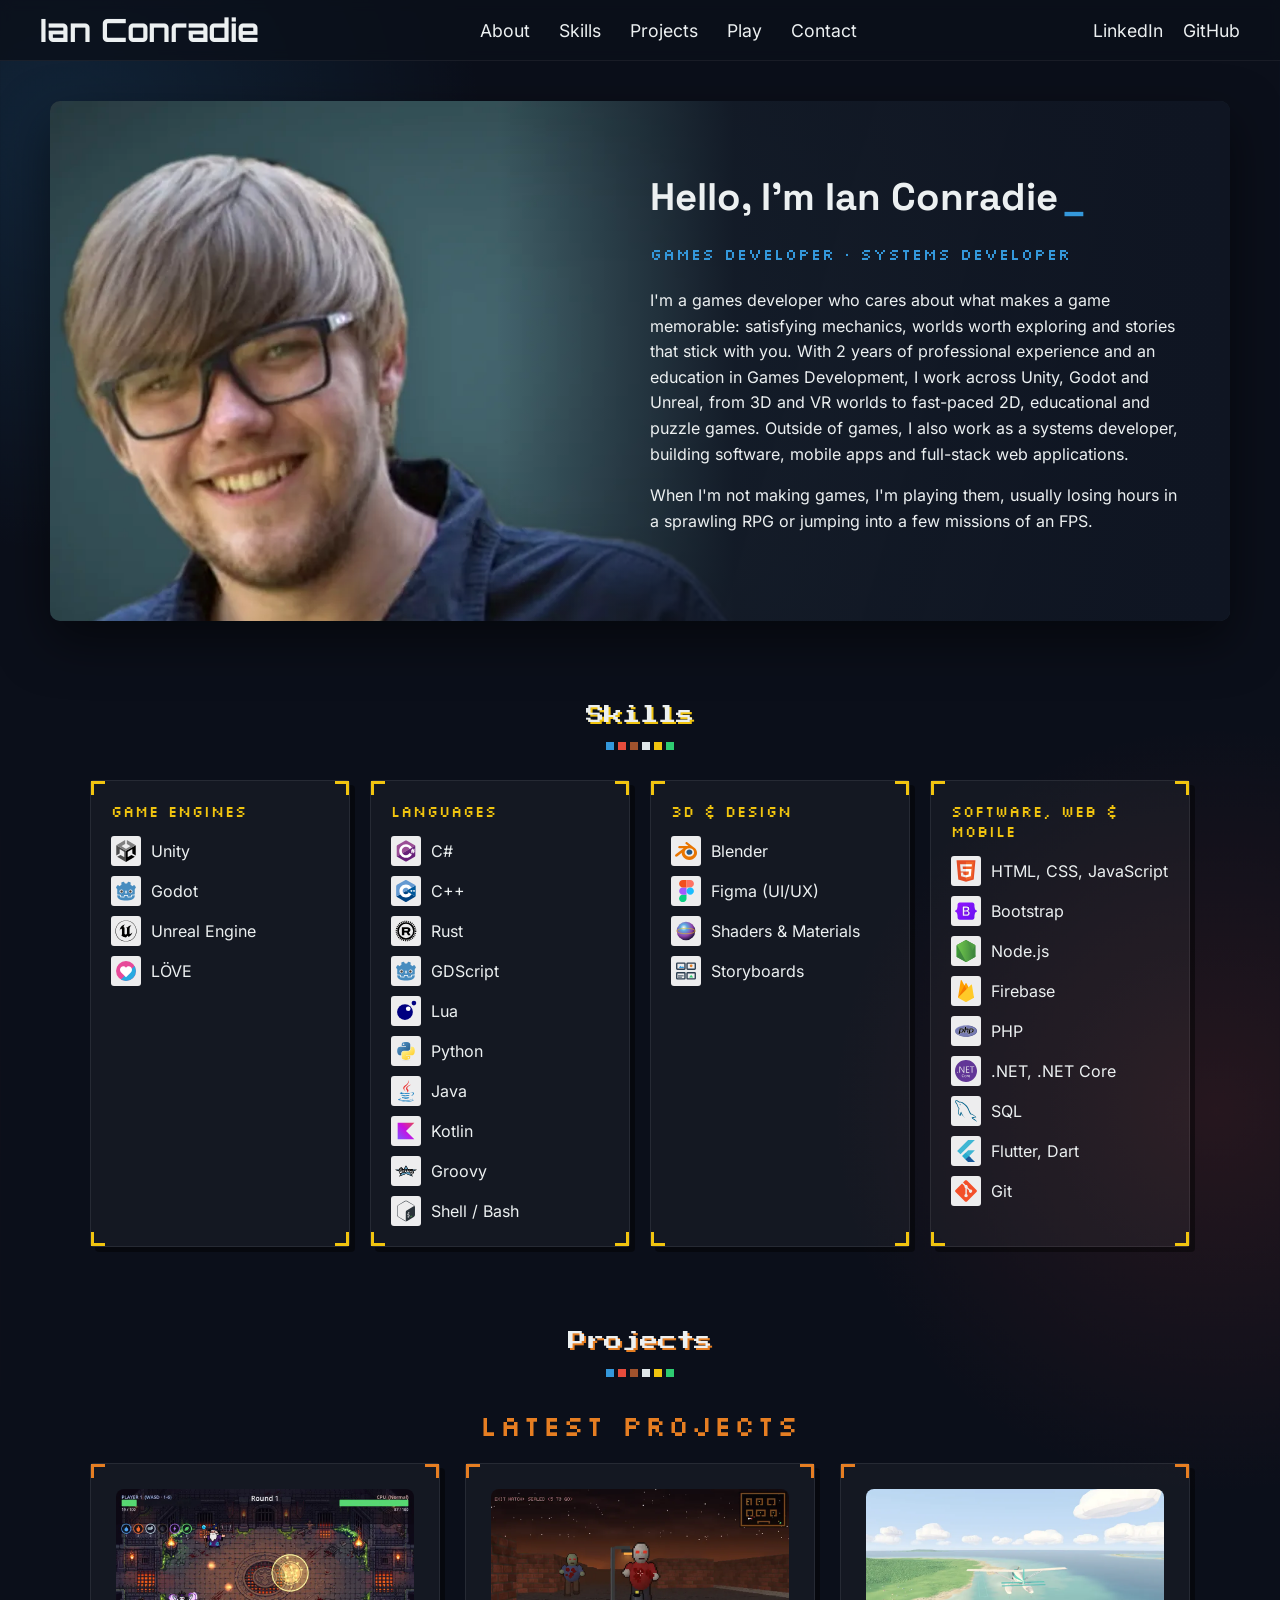
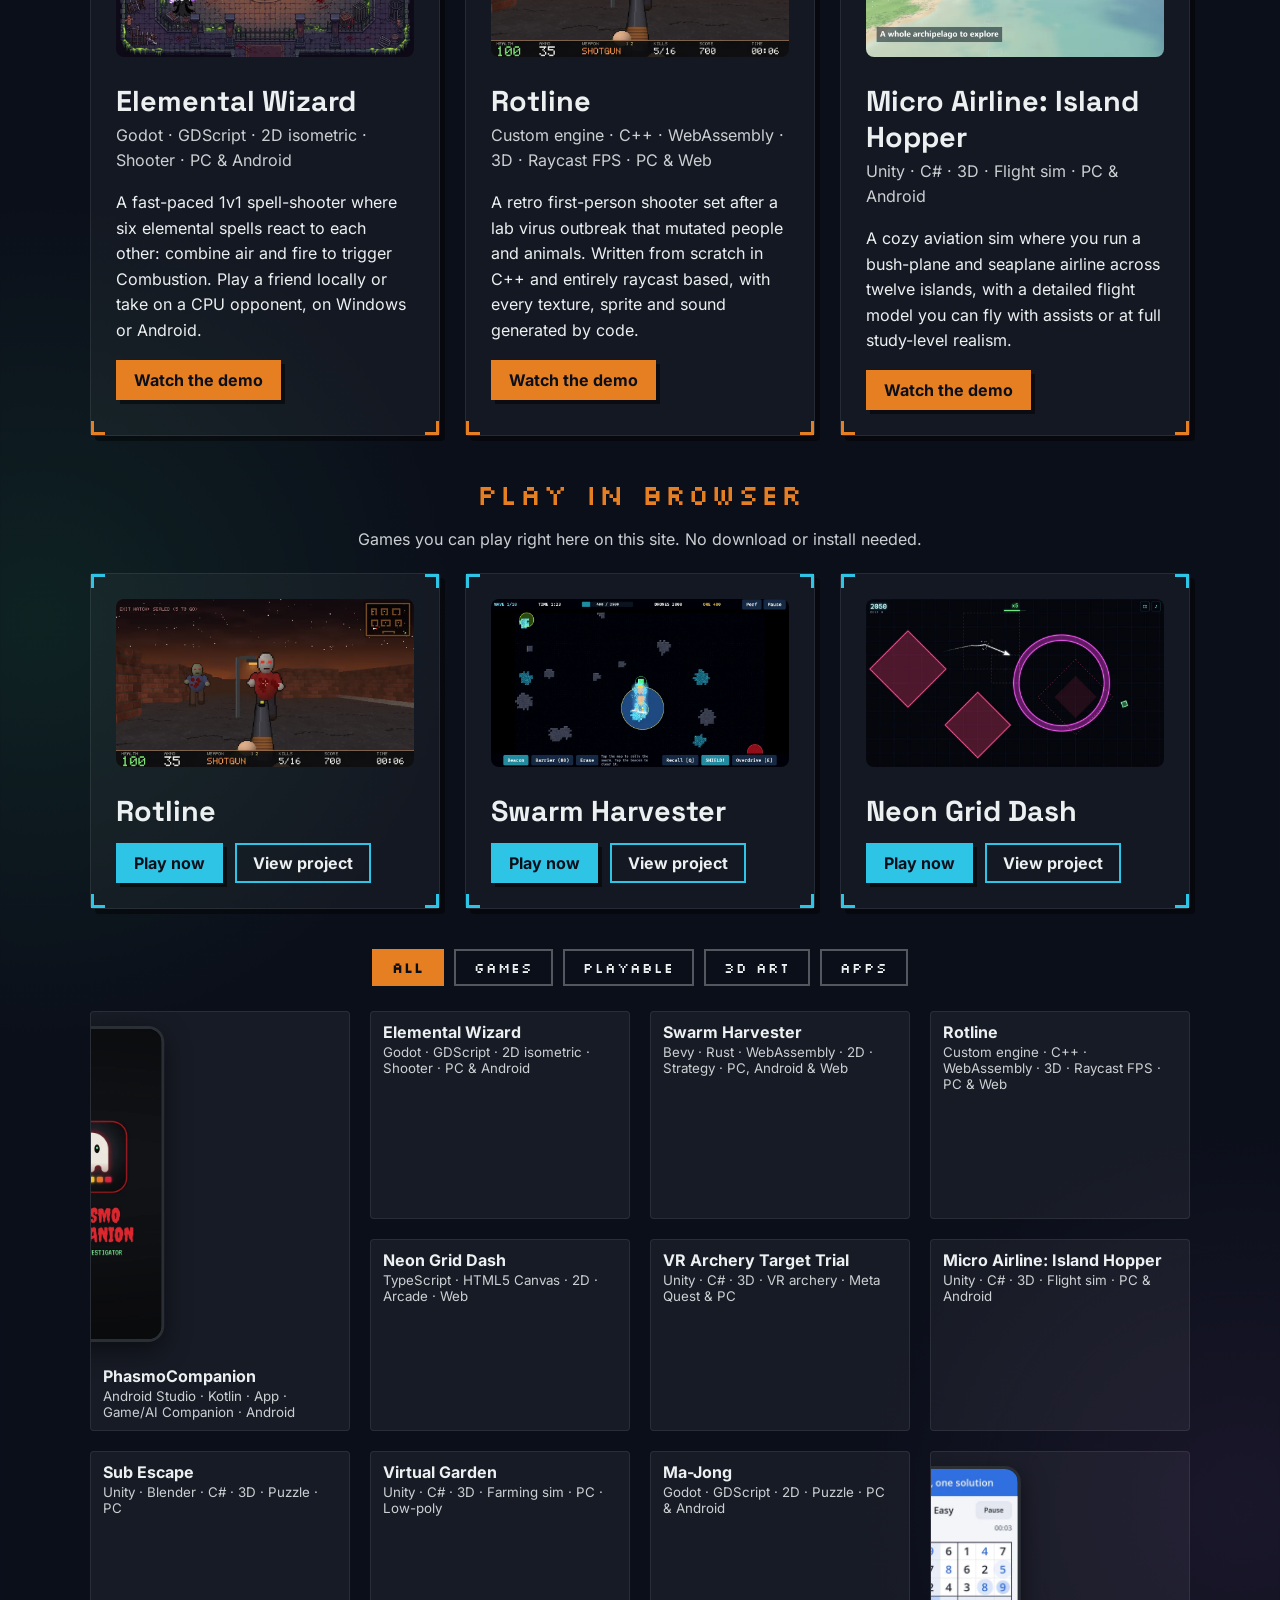
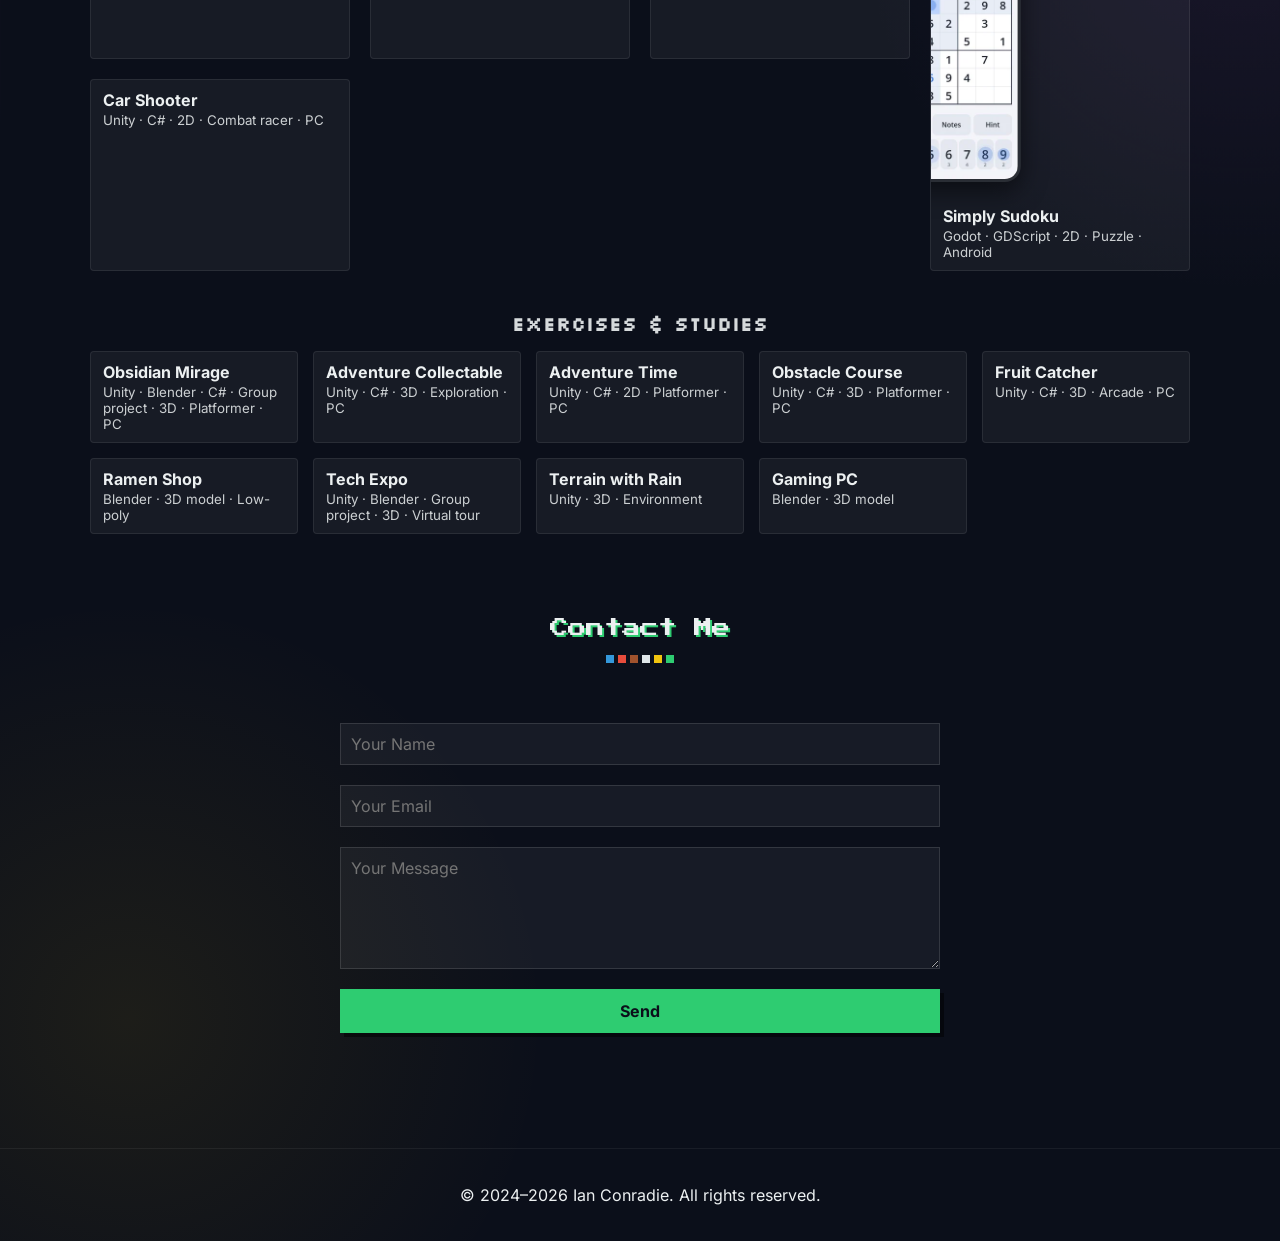
==== commit aedca842: "Add Neon Grid Dash demo; feature Island Hopper in Latest projects Neon Grid Dash gets its demo video" ====
--- a/index.html
+++ b/index.html
@@ -236,8 +236,8 @@
         /* Latest projects: featured cards side by side */
         .featured-row {
             display: grid;
-            grid-template-columns: 1fr 1fr;
-            align-items: start;
+            grid-template-columns: repeat(auto-fit, minmax(min(100%, 300px), 1fr));
+            align-items: stretch;
             gap: 25px;
             max-width: 1100px;
             margin: 0 auto 40px;
@@ -916,6 +916,15 @@
                         <button class="btn" data-modal="modal18">Watch the demo</button>
                     </div>
                 </article>
+                <article class="featured" data-category="games">
+                    <video src="previews/islandHopper.mp4" poster="thumbs/islandHopper.webp" autoplay muted loop playsinline aria-label="Micro Airline: Island Hopper gameplay preview"></video>
+                    <div>
+                        <h3>Micro Airline: Island Hopper</h3>
+                        <p class="tags">Unity · C# · 3D · Flight sim · PC &amp; Android</p>
+                        <p>A cozy aviation sim where you run a bush-plane and seaplane airline across twelve islands, with a detailed flight model you can fly with assists or at full study-level realism.</p>
+                        <button class="btn" data-modal="modal17">Watch the demo</button>
+                    </div>
+                </article>
             </div>
             </div>
 
@@ -945,7 +954,7 @@
                     </div>
                 </article>
                 <article class="featured" id="play-neon-grid-dash" tabindex="-1">
-                    <img class="cover" src="thumbs/neonGridDash.svg" alt="Neon Grid Dash cover art" loading="lazy">
+                    <video src="previews/neonGridDash.mp4" poster="thumbs/neonGridDash.webp" autoplay muted loop playsinline aria-label="Neon Grid Dash gameplay preview"></video>
                     <div>
                         <h3>Neon Grid Dash</h3>
                         <div class="play-actions">
@@ -971,7 +980,7 @@
                     <button class="project-card" data-modal="modal12" data-category="games" data-preview="previews/elementalWizardWindows.mp4"><span class="thumb"><img src="thumbs/elementalWizardWindows.webp" alt="" loading="lazy"></span><span class="card-text">Elemental Wizard<small>Godot · GDScript · 2D isometric · Shooter · PC &amp; Android</small></span></button>
                     <button class="project-card" id="card-swarm-harvester" data-modal="modal19" data-category="games" data-playable data-preview="previews/swarmHarvester.mp4"><span class="thumb"><img src="thumbs/swarmHarvester.webp" alt="" loading="lazy"></span><span class="card-text">Swarm Harvester<small>Bevy · Rust · WebAssembly · 2D · Strategy · PC, Android &amp; Web</small></span></button>
                     <button class="project-card" id="card-rotline" data-modal="modal18" data-category="games" data-playable data-preview="previews/rotline.mp4"><span class="thumb"><img src="thumbs/rotline.webp" alt="" loading="lazy"></span><span class="card-text">Rotline<small>Custom engine · C++ · WebAssembly · 3D · Raycast FPS · PC &amp; Web</small></span></button>
-                    <button class="project-card" id="card-neon-grid-dash" data-modal="modal21" data-category="games" data-playable><span class="thumb"><img src="thumbs/neonGridDash.svg" alt="" loading="lazy"></span><span class="card-text">Neon Grid Dash<small>TypeScript · HTML5 Canvas · 2D · Arcade · Web</small></span></button>
+                    <button class="project-card" id="card-neon-grid-dash" data-modal="modal21" data-category="games" data-playable data-preview="previews/neonGridDash.mp4"><span class="thumb"><img src="thumbs/neonGridDash.webp" alt="" loading="lazy"></span><span class="card-text">Neon Grid Dash<small>TypeScript · HTML5 Canvas · 2D · Arcade · Web</small></span></button>
                     <button class="project-card" data-modal="modal22" data-category="games"><span class="thumb"><img src="thumbs/vrArcheryTargetTrial.webp" alt="" loading="lazy"></span><span class="card-text">VR Archery Target Trial<small>Unity · C# · 3D · VR archery · Meta Quest &amp; PC</small></span></button>
                     <button class="project-card" data-modal="modal17" data-category="games" data-preview="previews/islandHopper.mp4"><span class="thumb"><img src="thumbs/islandHopper.webp" alt="" loading="lazy"></span><span class="card-text">Micro Airline: Island Hopper<small>Unity · C# · 3D · Flight sim · PC &amp; Android</small></span></button>
                     <button class="project-card" data-modal="modal14" data-category="games" data-preview="previews/subEscape.mp4"><span class="thumb"><img src="thumbs/subEscape.webp" alt="" loading="lazy"></span><span class="card-text">Sub Escape<small>Unity · Blender · C# · 3D · Puzzle · PC</small></span></button>
@@ -1021,6 +1030,11 @@
         <h3 id="modal21-title">Neon Grid Dash</h3>
         <p>Neon Grid Dash is a minimalist, fast-paced reflex arcade game that runs in the browser. Your ship trails a glowing line across a grid while geometric obstacles show a dashed outline for two beats, then bloom on the beat. Dash to phase through danger for a moment, and collect orbs to push your score multiplier up to x9 before the combo bar drains. The tempo climbs from 96 to 160 BPM as a run goes on, with new shapes unlocking along the way.</p>
         <p>It is written in TypeScript with no runtime dependencies: everything is drawn on a 2D canvas with additive blending, and the soundtrack and sound effects are synthesised at runtime with WebAudio, stepped by the same beat clock that drives the obstacles. It plays with a mouse or with touch.</p>
+        <div class="video-container">
+            <video controls preload="none" poster="thumbs/neonGridDash.webp">
+                <source src="neonGridDash.mp4" type="video/mp4">
+            </video>
+        </div>
         <p><a href="neon-grid-dash/" target="_blank" rel="noopener">Play it in your browser</a> (mouse or touch). <a href="#play-neon-grid-dash" data-jump>See it under Play in Browser</a>.</p>
     </dialog>
 
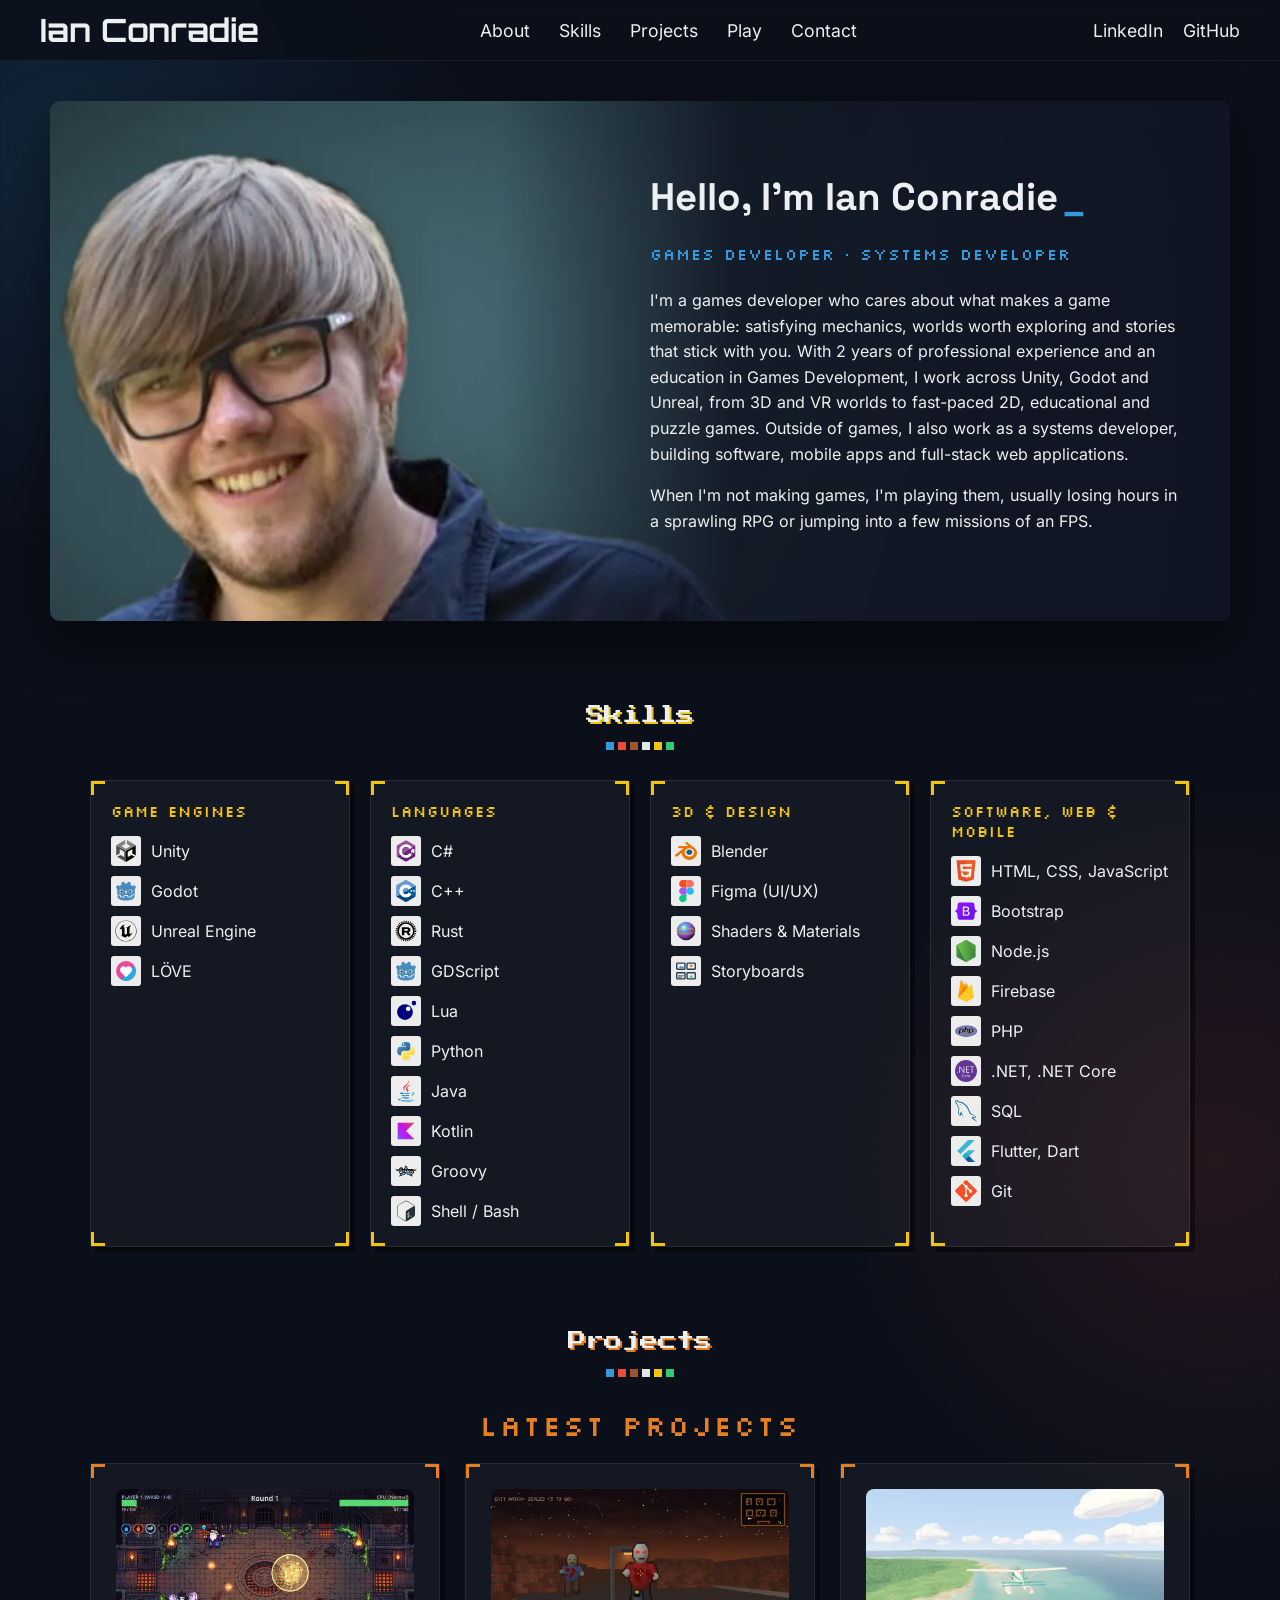
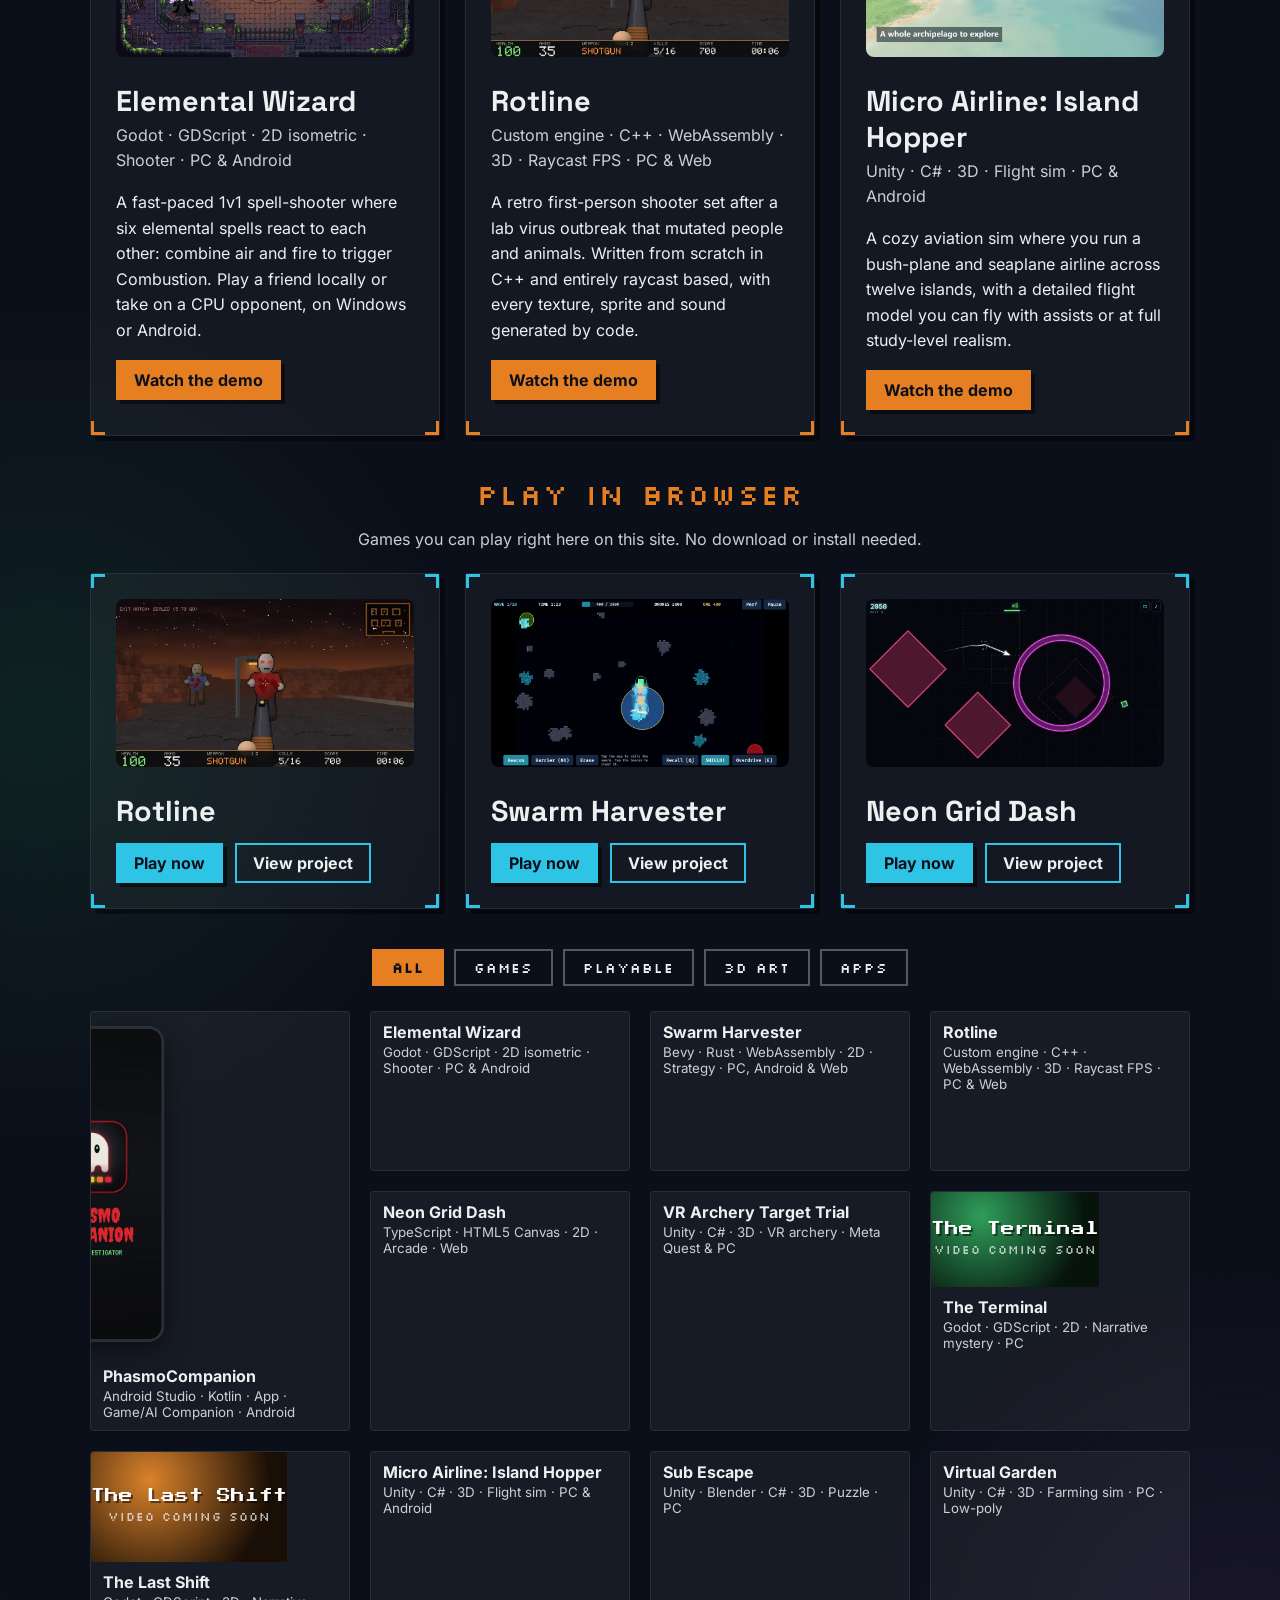
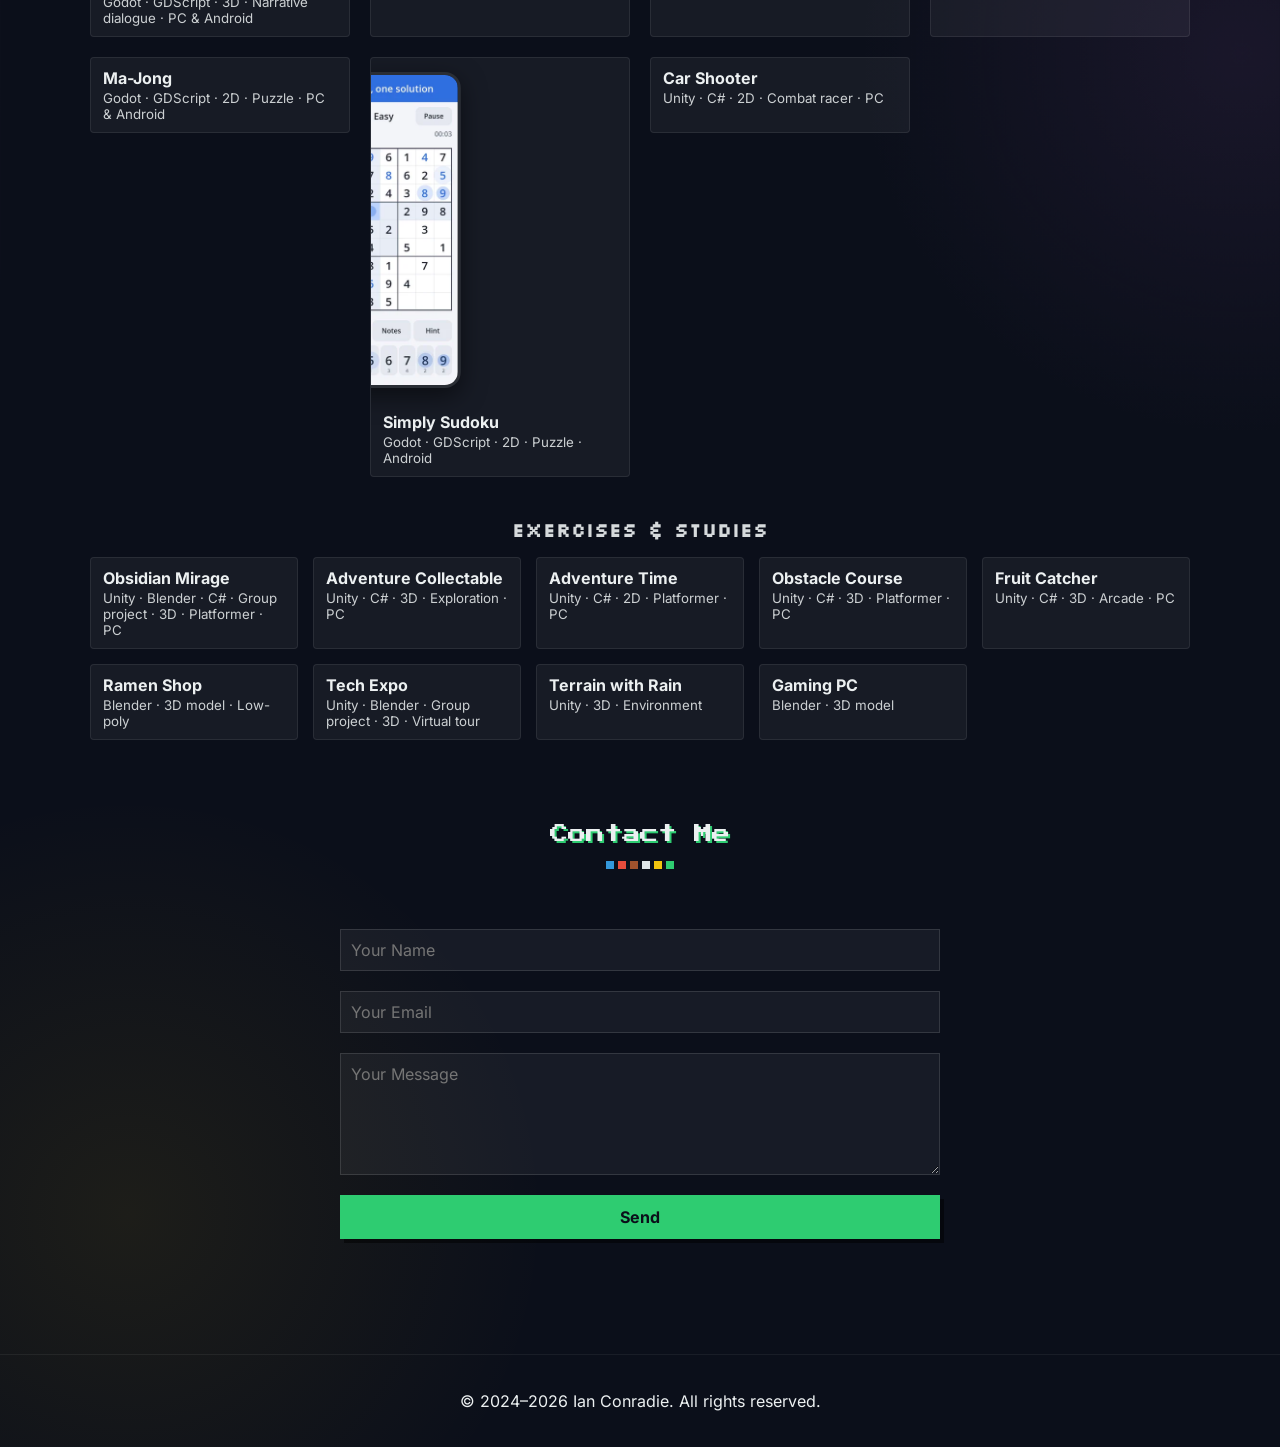
==== commit 5caeb41b: "Add The Terminal and The Last Shift Two story-driven Godot games, each with a project card and dialo" ====
--- a/index.html
+++ b/index.html
@@ -981,7 +981,9 @@
                     <button class="project-card" id="card-swarm-harvester" data-modal="modal19" data-category="games" data-playable data-preview="previews/swarmHarvester.mp4"><span class="thumb"><img src="thumbs/swarmHarvester.webp" alt="" loading="lazy"></span><span class="card-text">Swarm Harvester<small>Bevy · Rust · WebAssembly · 2D · Strategy · PC, Android &amp; Web</small></span></button>
                     <button class="project-card" id="card-rotline" data-modal="modal18" data-category="games" data-playable data-preview="previews/rotline.mp4"><span class="thumb"><img src="thumbs/rotline.webp" alt="" loading="lazy"></span><span class="card-text">Rotline<small>Custom engine · C++ · WebAssembly · 3D · Raycast FPS · PC &amp; Web</small></span></button>
                     <button class="project-card" id="card-neon-grid-dash" data-modal="modal21" data-category="games" data-playable data-preview="previews/neonGridDash.mp4"><span class="thumb"><img src="thumbs/neonGridDash.webp" alt="" loading="lazy"></span><span class="card-text">Neon Grid Dash<small>TypeScript · HTML5 Canvas · 2D · Arcade · Web</small></span></button>
-                    <button class="project-card" data-modal="modal22" data-category="games"><span class="thumb"><img src="thumbs/vrArcheryTargetTrial.webp" alt="" loading="lazy"></span><span class="card-text">VR Archery Target Trial<small>Unity · C# · 3D · VR archery · Meta Quest &amp; PC</small></span></button>
+                    <button class="project-card" data-modal="modal22" data-category="games" data-preview="previews/vrArcheryTargetTrial.mp4"><span class="thumb"><img src="thumbs/vrArcheryTargetTrial.webp" alt="" loading="lazy"></span><span class="card-text">VR Archery Target Trial<small>Unity · C# · 3D · VR archery · Meta Quest &amp; PC</small></span></button>
+                    <button class="project-card" data-modal="modal23" data-category="games"><span class="thumb placeholder" style="--ph-a: #2f9e5a; --ph-b: #06140c;"><span class="ph-title">The Terminal</span><span class="ph-note">Video coming soon</span></span><span class="card-text">The Terminal<small>Godot · GDScript · 2D · Narrative mystery · PC</small></span></button>
+                    <button class="project-card" data-modal="modal24" data-category="games"><span class="thumb placeholder" style="--ph-a: #d9822b; --ph-b: #1a0f06;"><span class="ph-title">The Last Shift</span><span class="ph-note">Video coming soon</span></span><span class="card-text">The Last Shift<small>Godot · GDScript · 3D · Narrative dialogue · PC &amp; Android</small></span></button>
                     <button class="project-card" data-modal="modal17" data-category="games" data-preview="previews/islandHopper.mp4"><span class="thumb"><img src="thumbs/islandHopper.webp" alt="" loading="lazy"></span><span class="card-text">Micro Airline: Island Hopper<small>Unity · C# · 3D · Flight sim · PC &amp; Android</small></span></button>
                     <button class="project-card" data-modal="modal14" data-category="games" data-preview="previews/subEscape.mp4"><span class="thumb"><img src="thumbs/subEscape.webp" alt="" loading="lazy"></span><span class="card-text">Sub Escape<small>Unity · Blender · C# · 3D · Puzzle · PC</small></span></button>
                     <button class="project-card" data-modal="modal15" data-category="games" data-preview="previews/virtualGarden.mp4"><span class="thumb"><img src="thumbs/virtualGarden.webp" alt="" loading="lazy"></span><span class="card-text">Virtual Garden<small>Unity · C# · 3D · Farming sim · PC · Low-poly</small></span></button>
@@ -1025,6 +1027,22 @@
     </main>
 
     <!-- Dialogs for Project Information -->
+    <dialog id="modal23" class="modal" aria-labelledby="modal23-title">
+        <button class="close" aria-label="Close">&times;</button>
+        <h3 id="modal23-title">The Terminal</h3>
+        <p>The Terminal is a Cold War noir mystery made in Godot. West Berlin, November 1983, the week of NATO's ABLE ARCHER exercise: you are WREN, the new night operator at listening station NIGHTJAR, and somebody on the Hill is selling you out. Over five nights you read telex, decrypt files, tune a shortwave receiver and decide what to transmit to MAGPIE, an agent inside the Ministry. The whole game is played at a single workstation behind a curved CRT screen.</p>
+        <p>Its storytelling is investigative: you piece the story together yourself from documents, intercepted radio traffic and voiced tapes, cracking real Caesar, Vigenère and book ciphers and following leads through the registry to an evidence board for the mole hunt. Your choices change who is on your side, which files and transmissions reach you later and whether your agent is transmitting under duress, leading to five endings and six possible dawn transmissions. All the audio, from the tapes to the numbers stations, is generated in code.</p>
+        <p class="coming-soon">Gameplay video coming soon.</p>
+    </dialog>
+
+    <dialog id="modal24" class="modal" aria-labelledby="modal24-title">
+        <button class="close" aria-label="Close">&times;</button>
+        <h3 id="modal24-title">The Last Shift</h3>
+        <p>The Last Shift is a short dialogue and relationship game made in Godot. It is the last night before Hollis Stop, a highway gas station on Route 9, closes for good, and you work the counter from 11 PM to 6 AM while three regulars drift in and out: Walt, a retired lineman who buys a scratch ticket every night "for Junie"; Marisol, a hospice night nurse quitting on Monday; and Jonah, 19, who has been parked at pump three since before your shift started.</p>
+        <p>Its storytelling is about character and conversation: what you say, and when you stay quiet, decides how much each of them opens up, with three endings per character. Small jobs run alongside the talk, such as pouring coffee, tuning the radio, counting change and mopping, and some of them quietly open new branches. It plays in about 10 to 15 minutes on Windows and Android, with a procedurally built station, procedurally posed characters and synthesised sound and music.</p>
+        <p class="coming-soon">Gameplay video coming soon.</p>
+    </dialog>
+
     <dialog id="modal21" class="modal" aria-labelledby="modal21-title">
         <button class="close" aria-label="Close">&times;</button>
         <h3 id="modal21-title">Neon Grid Dash</h3>
@@ -1041,9 +1059,13 @@
     <dialog id="modal22" class="modal" aria-labelledby="modal22-title">
         <button class="close" aria-label="Close">&times;</button>
         <h3 id="modal22-title">VR Archery Target Trial</h3>
-        <p>VR Archery Target Trial is a 360-degree VR shooting gallery made in Unity for Meta Quest. You draw a two-handed bow that aims along the line between your hands, with haptics that follow the string tension, and shoot drone targets that orbit all around you in a timed trial. Shots score by distance and accuracy, and a wrist display and scoreboard track your run.</p>
+        <p>VR Archery Target Trial is a 360-degree VR shooting gallery made in Unity for Meta Quest. Drone targets orbit all around you in a timed trial, and you take them down with a bow, a crossbow or a slingshot. Each is held in two hands and aims along the line between them, with haptics that follow the string tension. Shots score by distance and accuracy, and a wrist display and scoreboard track your run.</p>
         <p>It is built on OpenXR and the XR Interaction Toolkit, and falls back to keyboard and mouse when no headset is connected, so it also runs as a desktop game on Windows. All sounds are synthesised and spatialised in code.</p>
-        <img src="vrArcheryTargetTrial.webp" alt="VR Archery Target Trial in desktop mode: a drawn bow aimed at a drone target" loading="lazy">
+        <div class="video-container">
+            <video controls preload="none" poster="thumbs/vrArcheryTargetTrial.webp">
+                <source src="vrArcheryTargetTrial.mp4" type="video/mp4">
+            </video>
+        </div>
     </dialog>
 
     <dialog id="modal19" class="modal" aria-labelledby="modal19-title">
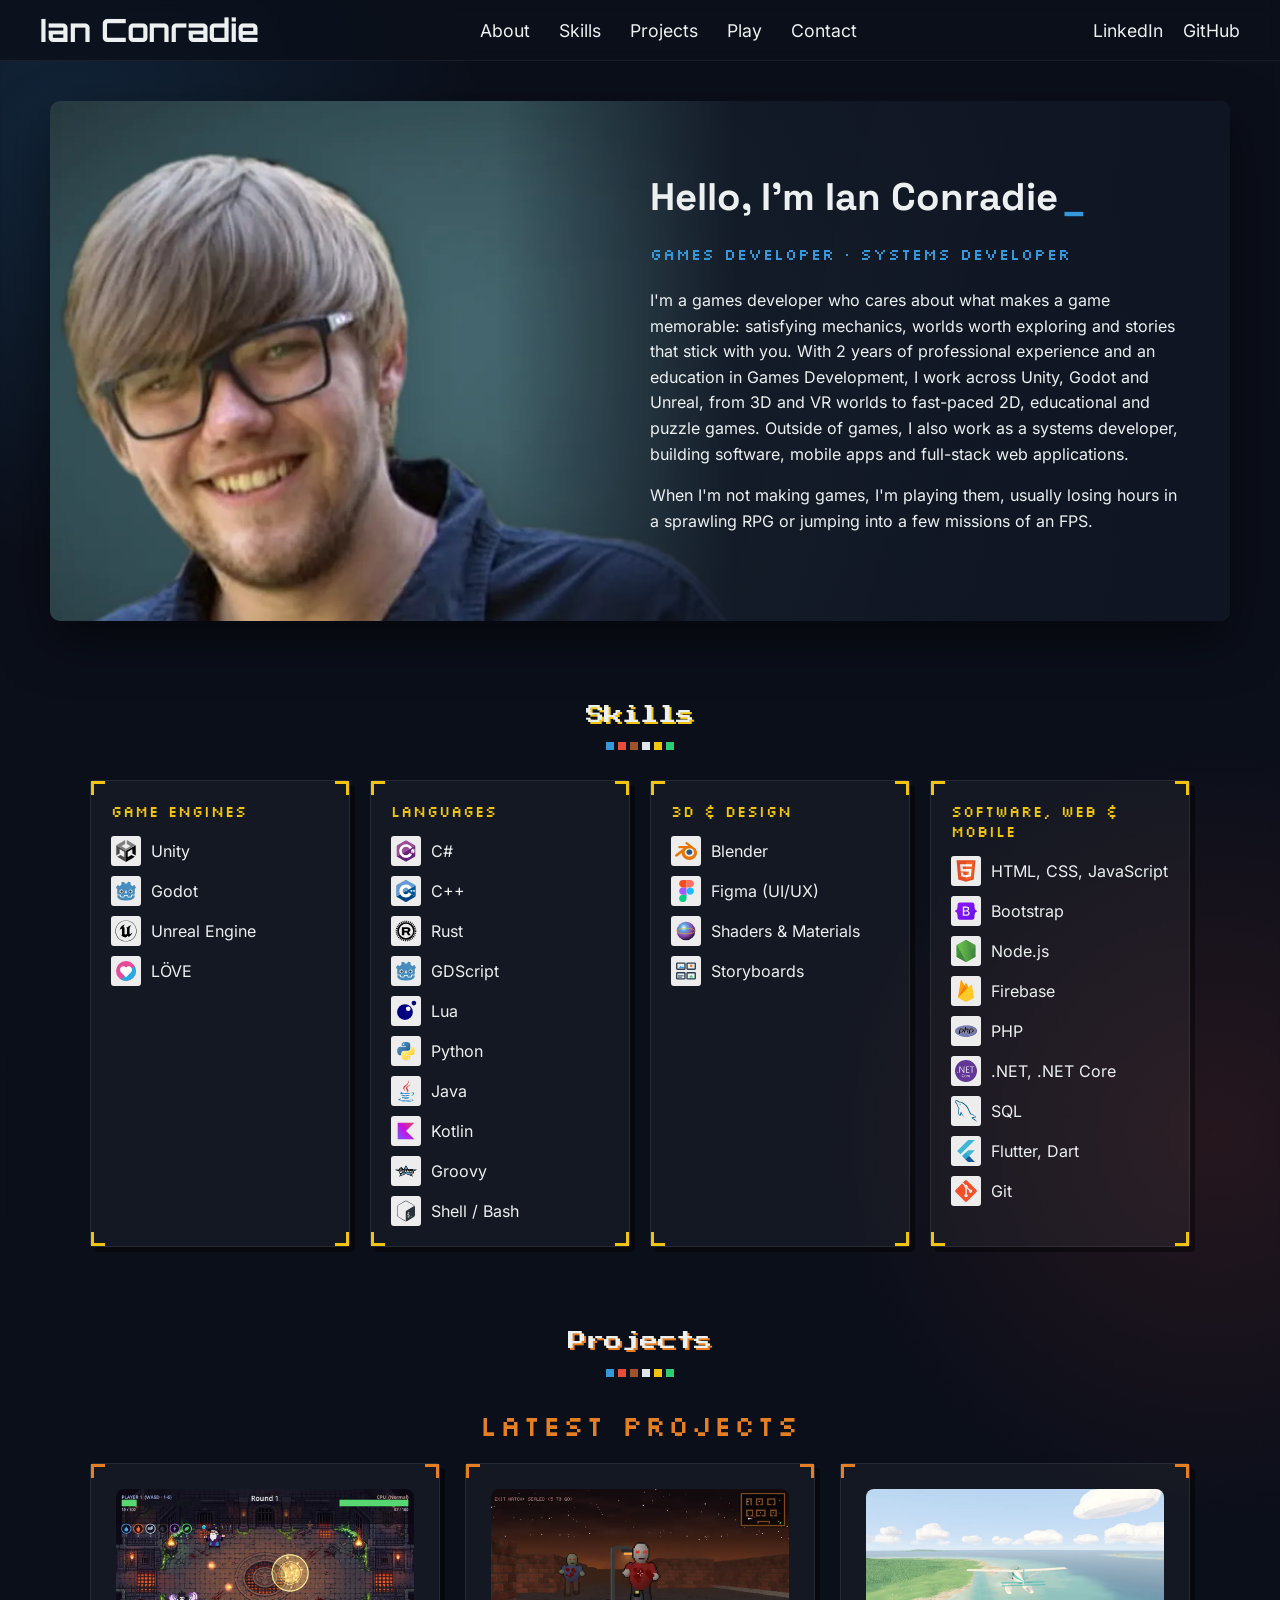
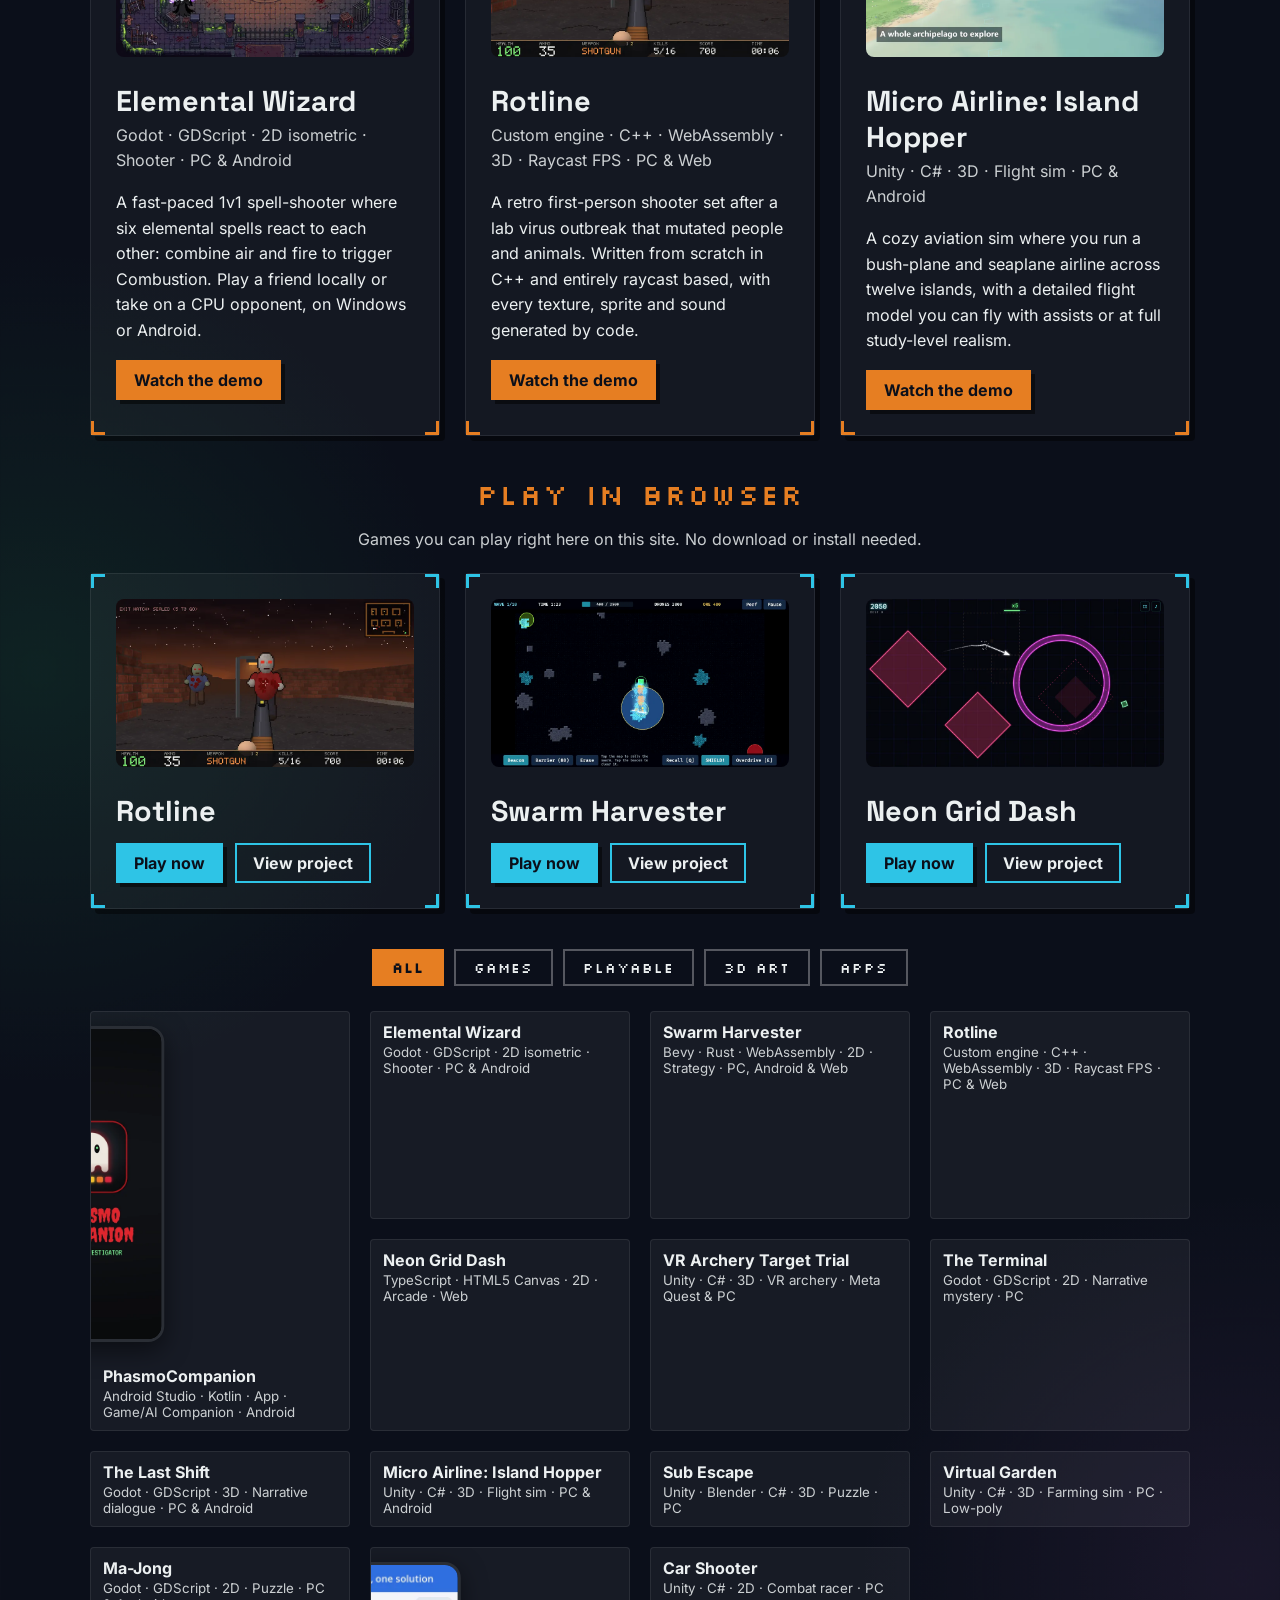
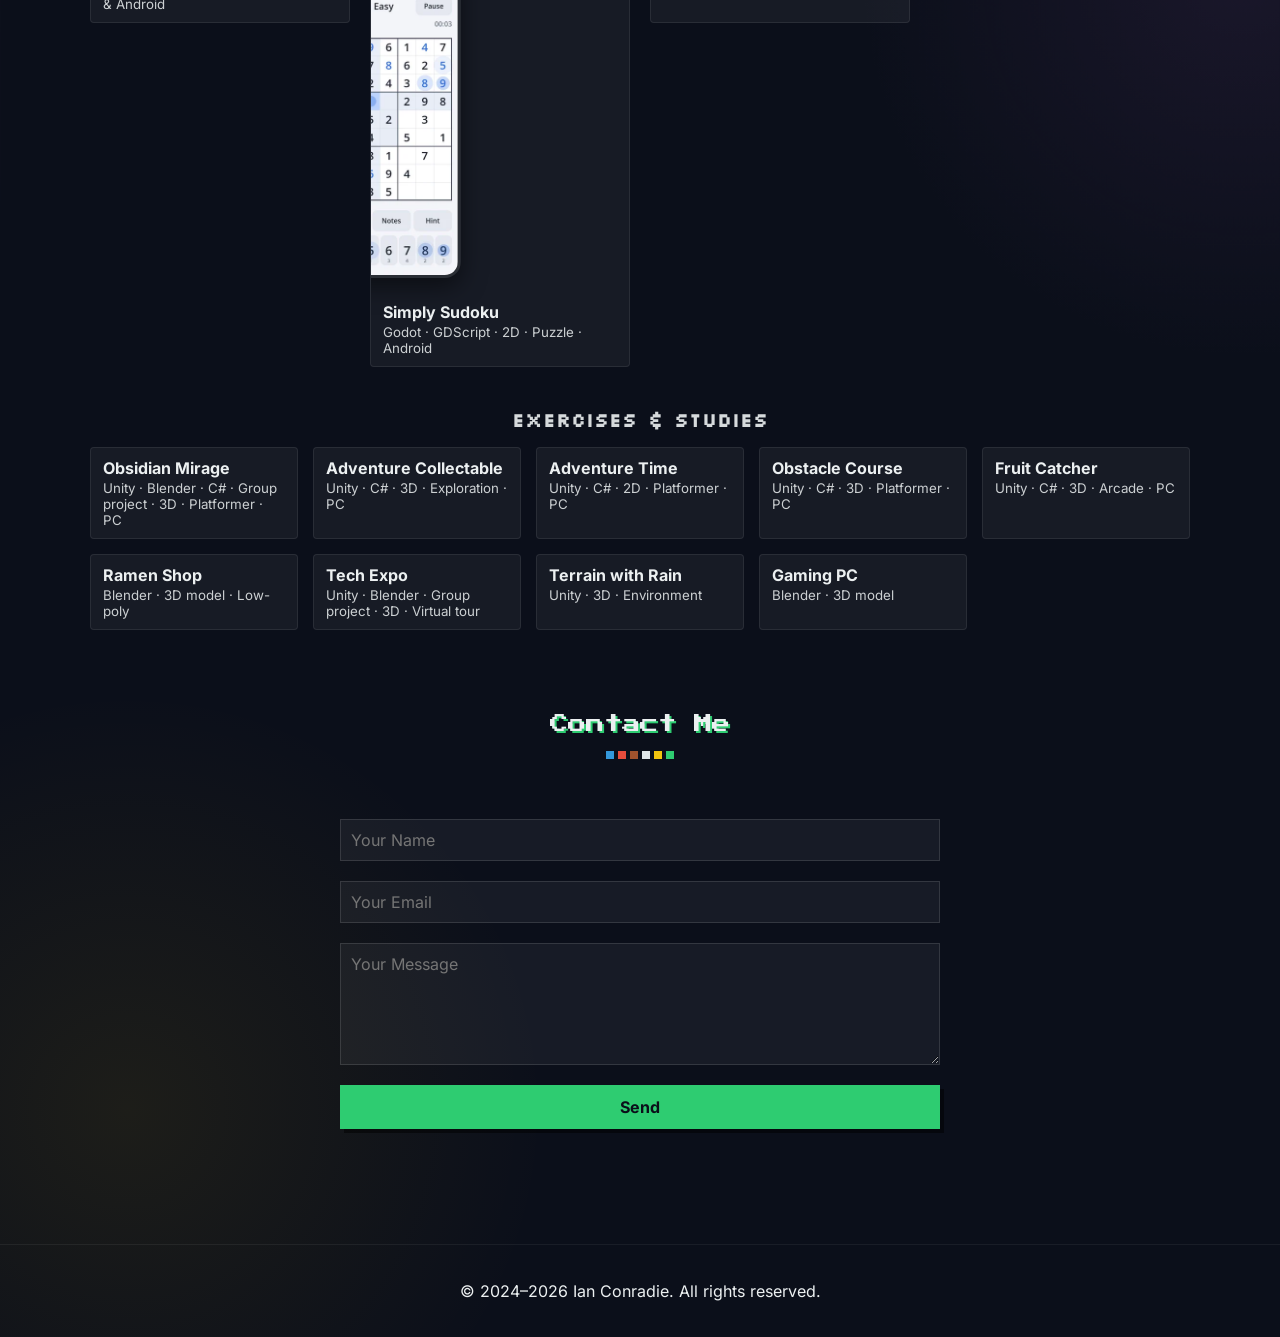
==== commit c7ad7d32: "Add demo videos for The Terminal and The Last Shift Replaces both placeholders with the demo video, " ====
--- a/index.html
+++ b/index.html
@@ -982,8 +982,8 @@
                     <button class="project-card" id="card-rotline" data-modal="modal18" data-category="games" data-playable data-preview="previews/rotline.mp4"><span class="thumb"><img src="thumbs/rotline.webp" alt="" loading="lazy"></span><span class="card-text">Rotline<small>Custom engine · C++ · WebAssembly · 3D · Raycast FPS · PC &amp; Web</small></span></button>
                     <button class="project-card" id="card-neon-grid-dash" data-modal="modal21" data-category="games" data-playable data-preview="previews/neonGridDash.mp4"><span class="thumb"><img src="thumbs/neonGridDash.webp" alt="" loading="lazy"></span><span class="card-text">Neon Grid Dash<small>TypeScript · HTML5 Canvas · 2D · Arcade · Web</small></span></button>
                     <button class="project-card" data-modal="modal22" data-category="games" data-preview="previews/vrArcheryTargetTrial.mp4"><span class="thumb"><img src="thumbs/vrArcheryTargetTrial.webp" alt="" loading="lazy"></span><span class="card-text">VR Archery Target Trial<small>Unity · C# · 3D · VR archery · Meta Quest &amp; PC</small></span></button>
-                    <button class="project-card" data-modal="modal23" data-category="games"><span class="thumb placeholder" style="--ph-a: #2f9e5a; --ph-b: #06140c;"><span class="ph-title">The Terminal</span><span class="ph-note">Video coming soon</span></span><span class="card-text">The Terminal<small>Godot · GDScript · 2D · Narrative mystery · PC</small></span></button>
-                    <button class="project-card" data-modal="modal24" data-category="games"><span class="thumb placeholder" style="--ph-a: #d9822b; --ph-b: #1a0f06;"><span class="ph-title">The Last Shift</span><span class="ph-note">Video coming soon</span></span><span class="card-text">The Last Shift<small>Godot · GDScript · 3D · Narrative dialogue · PC &amp; Android</small></span></button>
+                    <button class="project-card" data-modal="modal23" data-category="games" data-preview="previews/theTerminal.mp4"><span class="thumb"><img src="thumbs/theTerminal.webp" alt="" loading="lazy"></span><span class="card-text">The Terminal<small>Godot · GDScript · 2D · Narrative mystery · PC</small></span></button>
+                    <button class="project-card" data-modal="modal24" data-category="games" data-preview="previews/theLastShift.mp4"><span class="thumb"><img src="thumbs/theLastShift.webp" alt="" loading="lazy"></span><span class="card-text">The Last Shift<small>Godot · GDScript · 3D · Narrative dialogue · PC &amp; Android</small></span></button>
                     <button class="project-card" data-modal="modal17" data-category="games" data-preview="previews/islandHopper.mp4"><span class="thumb"><img src="thumbs/islandHopper.webp" alt="" loading="lazy"></span><span class="card-text">Micro Airline: Island Hopper<small>Unity · C# · 3D · Flight sim · PC &amp; Android</small></span></button>
                     <button class="project-card" data-modal="modal14" data-category="games" data-preview="previews/subEscape.mp4"><span class="thumb"><img src="thumbs/subEscape.webp" alt="" loading="lazy"></span><span class="card-text">Sub Escape<small>Unity · Blender · C# · 3D · Puzzle · PC</small></span></button>
                     <button class="project-card" data-modal="modal15" data-category="games" data-preview="previews/virtualGarden.mp4"><span class="thumb"><img src="thumbs/virtualGarden.webp" alt="" loading="lazy"></span><span class="card-text">Virtual Garden<small>Unity · C# · 3D · Farming sim · PC · Low-poly</small></span></button>
@@ -1032,7 +1032,11 @@
         <h3 id="modal23-title">The Terminal</h3>
         <p>The Terminal is a Cold War noir mystery made in Godot. West Berlin, November 1983, the week of NATO's ABLE ARCHER exercise: you are WREN, the new night operator at listening station NIGHTJAR, and somebody on the Hill is selling you out. Over five nights you read telex, decrypt files, tune a shortwave receiver and decide what to transmit to MAGPIE, an agent inside the Ministry. The whole game is played at a single workstation behind a curved CRT screen.</p>
         <p>Its storytelling is investigative: you piece the story together yourself from documents, intercepted radio traffic and voiced tapes, cracking real Caesar, Vigenère and book ciphers and following leads through the registry to an evidence board for the mole hunt. Your choices change who is on your side, which files and transmissions reach you later and whether your agent is transmitting under duress, leading to five endings and six possible dawn transmissions. All the audio, from the tapes to the numbers stations, is generated in code.</p>
-        <p class="coming-soon">Gameplay video coming soon.</p>
+        <div class="video-container">
+            <video controls preload="none" poster="thumbs/theTerminal.webp">
+                <source src="theTerminal.mp4" type="video/mp4">
+            </video>
+        </div>
     </dialog>
 
     <dialog id="modal24" class="modal" aria-labelledby="modal24-title">
@@ -1040,7 +1044,11 @@
         <h3 id="modal24-title">The Last Shift</h3>
         <p>The Last Shift is a short dialogue and relationship game made in Godot. It is the last night before Hollis Stop, a highway gas station on Route 9, closes for good, and you work the counter from 11 PM to 6 AM while three regulars drift in and out: Walt, a retired lineman who buys a scratch ticket every night "for Junie"; Marisol, a hospice night nurse quitting on Monday; and Jonah, 19, who has been parked at pump three since before your shift started.</p>
         <p>Its storytelling is about character and conversation: what you say, and when you stay quiet, decides how much each of them opens up, with three endings per character. Small jobs run alongside the talk, such as pouring coffee, tuning the radio, counting change and mopping, and some of them quietly open new branches. It plays in about 10 to 15 minutes on Windows and Android, with a procedurally built station, procedurally posed characters and synthesised sound and music.</p>
-        <p class="coming-soon">Gameplay video coming soon.</p>
+        <div class="video-container">
+            <video controls preload="none" poster="thumbs/theLastShift.webp">
+                <source src="theLastShift.mp4" type="video/mp4">
+            </video>
+        </div>
     </dialog>
 
     <dialog id="modal21" class="modal" aria-labelledby="modal21-title">
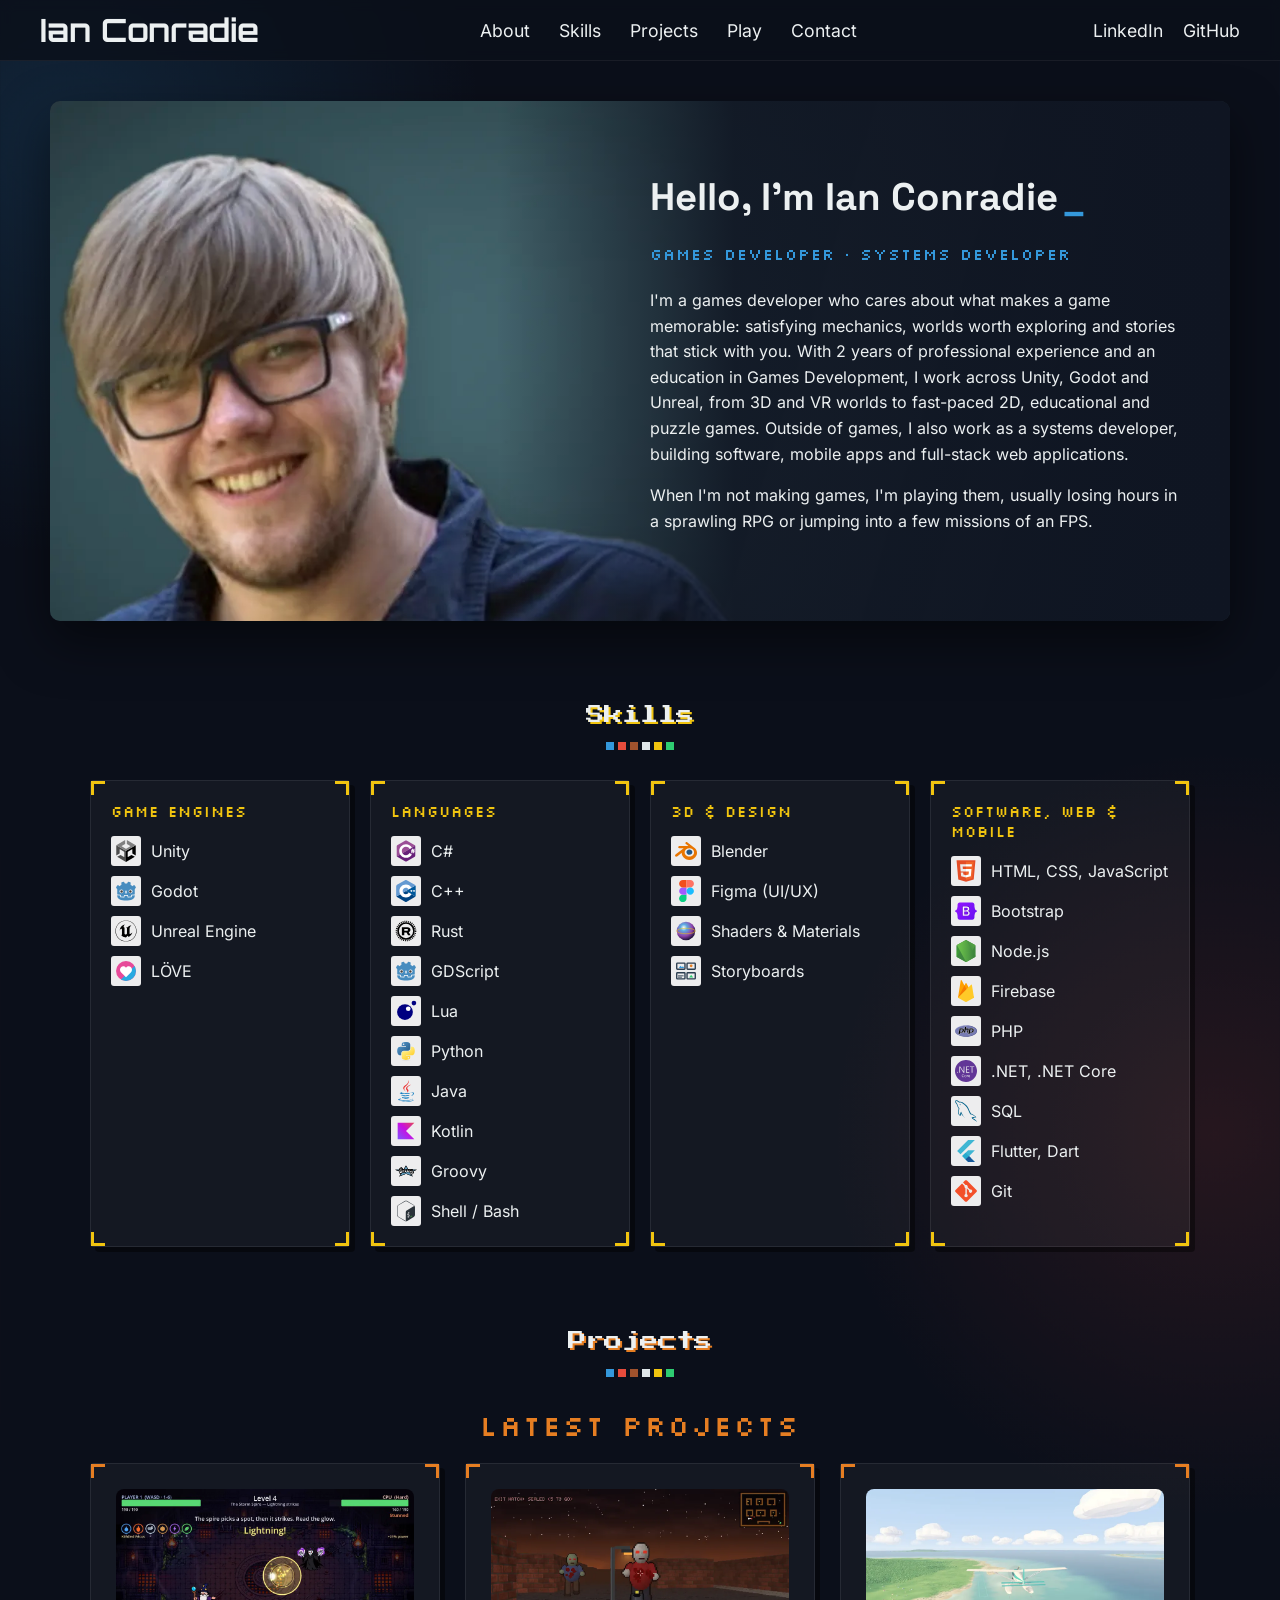
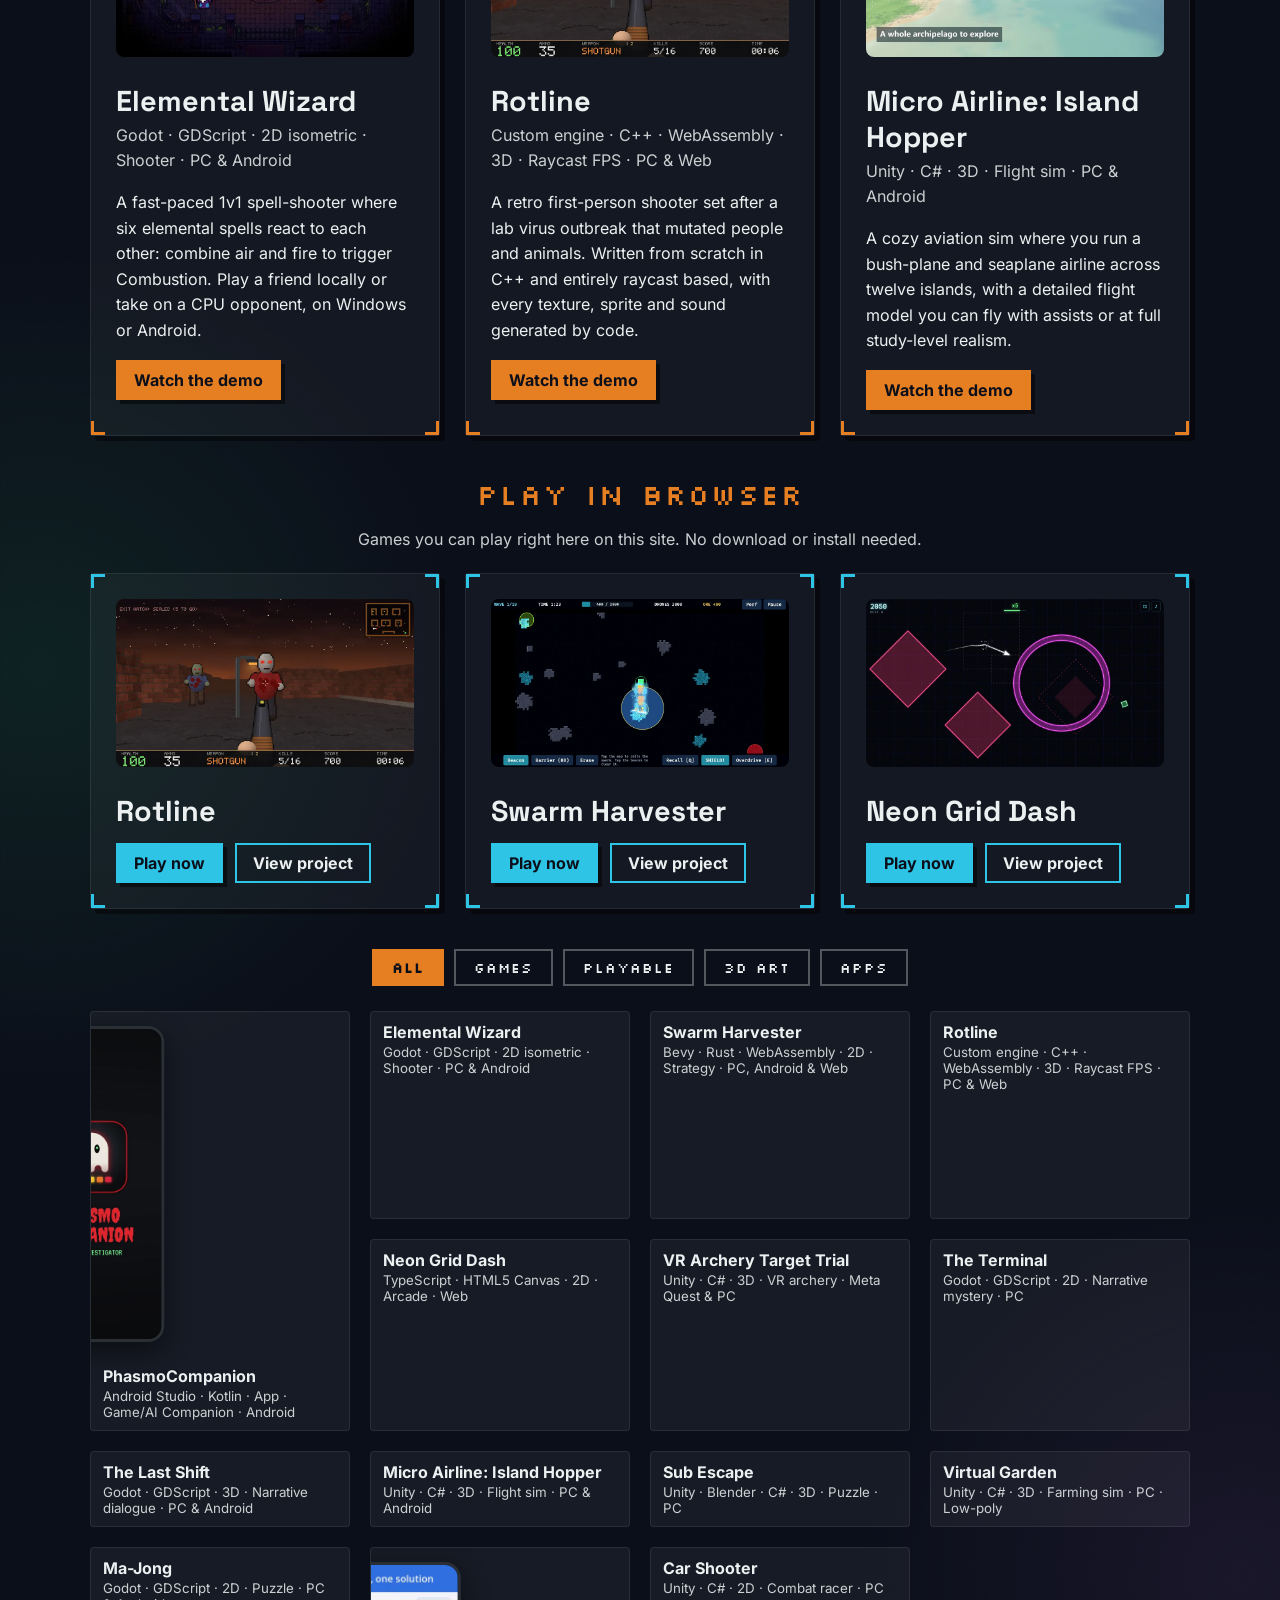
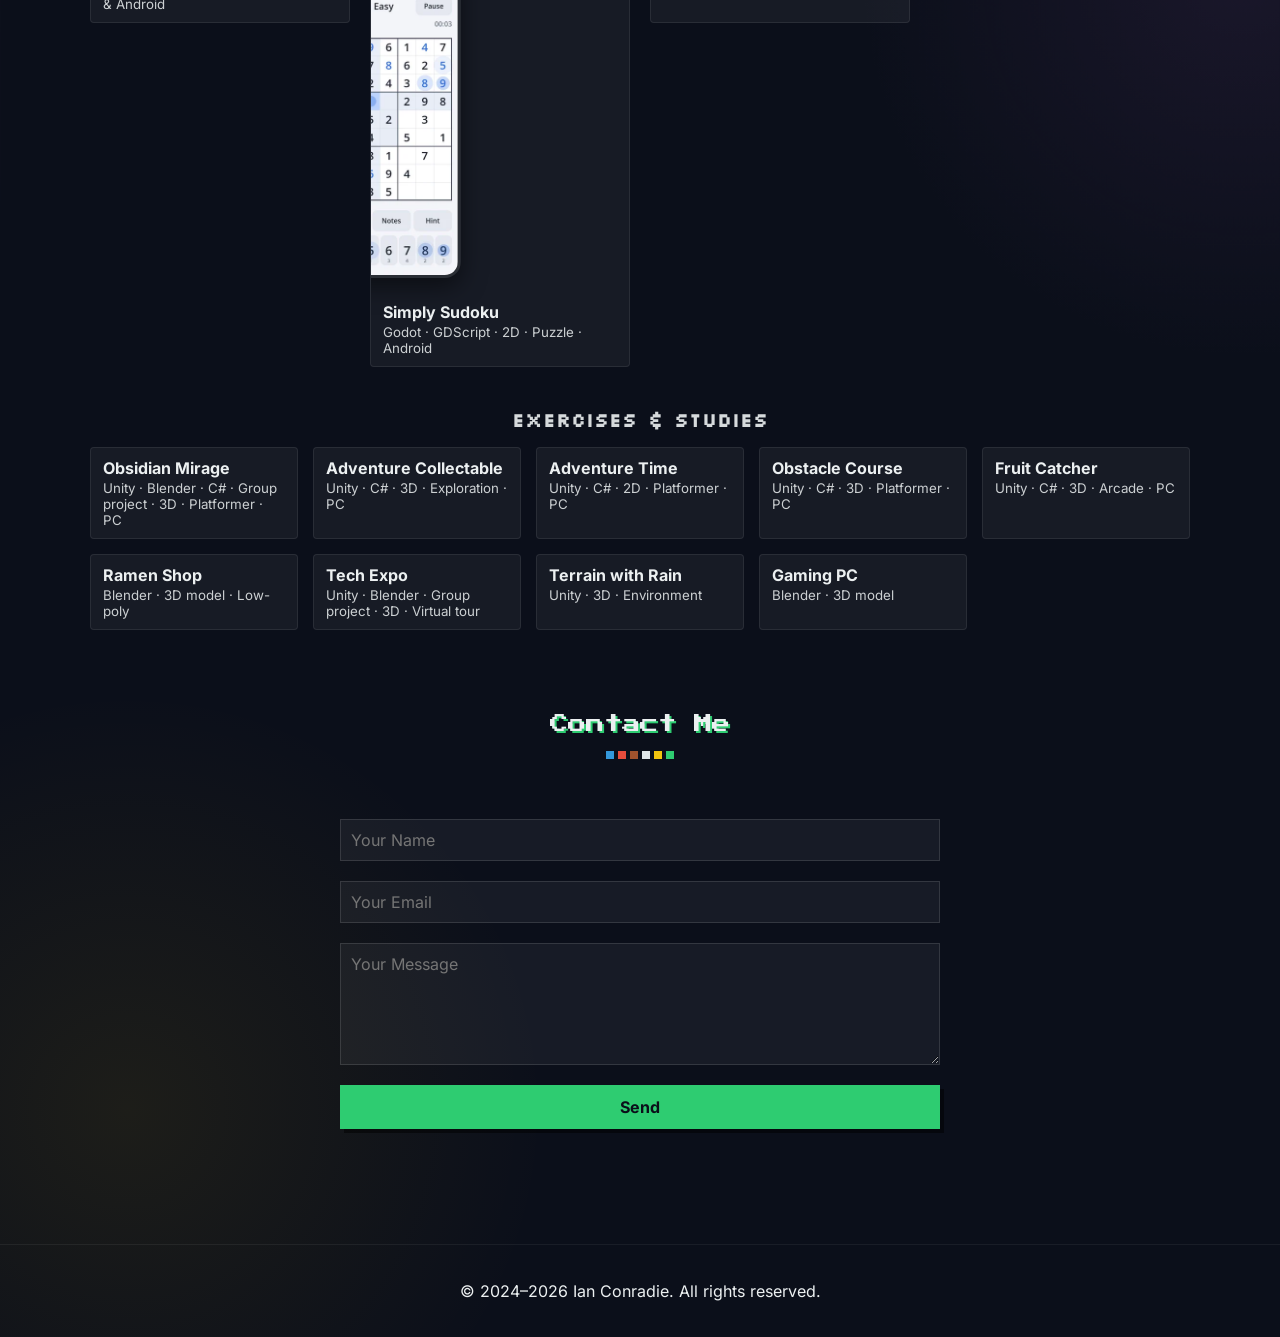
==== commit e11fe62c: "Replace Elemental Wizard demos with the new trailer One trailer covering PC and Android replaces the" ====
--- a/index.html
+++ b/index.html
@@ -899,7 +899,7 @@
             <p class="featured-heading">Latest projects</p>
             <div class="featured-row">
                 <article class="featured" data-category="games">
-                    <video src="previews/elementalWizardWindows.mp4" poster="thumbs/elementalWizardWindows.webp" autoplay muted loop playsinline aria-label="Elemental Wizard gameplay preview"></video>
+                    <video src="previews/elementalWizard.mp4" poster="thumbs/elementalWizard.webp" autoplay muted loop playsinline aria-label="Elemental Wizard gameplay preview"></video>
                     <div>
                         <h3>Elemental Wizard</h3>
                         <p class="tags">Godot · GDScript · 2D isometric · Shooter · PC &amp; Android</p>
@@ -977,7 +977,7 @@
             <div class="project-group">
                 <div class="projects">
                     <button class="project-card phone" data-modal="modal13" data-category="apps" data-preview="previews/phasmoCompanion.mp4"><span class="thumb"><span class="screen"><img src="thumbs/phasmoCompanionCard.webp" alt="" loading="lazy"></span></span><span class="card-text">PhasmoCompanion<small>Android Studio · Kotlin · App · Game/AI Companion · Android</small></span></button>
-                    <button class="project-card" data-modal="modal12" data-category="games" data-preview="previews/elementalWizardWindows.mp4"><span class="thumb"><img src="thumbs/elementalWizardWindows.webp" alt="" loading="lazy"></span><span class="card-text">Elemental Wizard<small>Godot · GDScript · 2D isometric · Shooter · PC &amp; Android</small></span></button>
+                    <button class="project-card" data-modal="modal12" data-category="games" data-preview="previews/elementalWizard.mp4"><span class="thumb"><img src="thumbs/elementalWizard.webp" alt="" loading="lazy"></span><span class="card-text">Elemental Wizard<small>Godot · GDScript · 2D isometric · Shooter · PC &amp; Android</small></span></button>
                     <button class="project-card" id="card-swarm-harvester" data-modal="modal19" data-category="games" data-playable data-preview="previews/swarmHarvester.mp4"><span class="thumb"><img src="thumbs/swarmHarvester.webp" alt="" loading="lazy"></span><span class="card-text">Swarm Harvester<small>Bevy · Rust · WebAssembly · 2D · Strategy · PC, Android &amp; Web</small></span></button>
                     <button class="project-card" id="card-rotline" data-modal="modal18" data-category="games" data-playable data-preview="previews/rotline.mp4"><span class="thumb"><img src="thumbs/rotline.webp" alt="" loading="lazy"></span><span class="card-text">Rotline<small>Custom engine · C++ · WebAssembly · 3D · Raycast FPS · PC &amp; Web</small></span></button>
                     <button class="project-card" id="card-neon-grid-dash" data-modal="modal21" data-category="games" data-playable data-preview="previews/neonGridDash.mp4"><span class="thumb"><img src="thumbs/neonGridDash.webp" alt="" loading="lazy"></span><span class="card-text">Neon Grid Dash<small>TypeScript · HTML5 Canvas · 2D · Arcade · Web</small></span></button>
@@ -1163,17 +1163,10 @@
         <button class="close" aria-label="Close">&times;</button>
         <h3 id="modal12-title">Elemental Wizard</h3>
         <p>Elemental Wizard is a fast-paced 1v1 spell-shooter made in Godot, with 2D pixel-art graphics and an isometric view. Each player wields six spells, one for each element: water, fire, earth, air, electricity and nature. The combat system is inspired by real science: elements react with each other to apply debuffs, so combining air and fire, for example, triggers a Combustion debuff. Play against a friend locally or take on a CPU opponent with adjustable difficulty, on Windows or on Android with touch controls. Mix your spells, out-think your opponent, and be the last wizard standing.</p>
-        <h4 class="video-label">On Windows</h4>
-        <div class="video-container">
-            <video controls preload="none" poster="thumbs/elementalWizardWindows.webp">
-                <source src="elementalWizardWindows.mp4" type="video/mp4">
-            </video>
-        </div>
-        <h4 class="video-label">On Android</h4>
-        <p>A virtual joystick for movement and a touch button for each of the six spells.</p>
-        <div class="video-container">
-            <video controls preload="none" poster="thumbs/elementalWizardAndroid.webp">
-                <source src="elementalWizardAndroid.mp4" type="video/mp4">
+        <p>Matches run as a series of levels, each with its own hazard, from falling embers and lightning strikes to slick floodwater and crosswinds that bend your spells. Win a level, draft a boon that lasts the rest of the run, and take on the next map. On Android you play with a virtual joystick and a touch button for each of the six spells.</p>
+        <div class="video-container">
+            <video controls preload="none" poster="thumbs/elementalWizard.webp">
+                <source src="elementalWizard.mp4" type="video/mp4">
             </video>
         </div>
     </dialog>
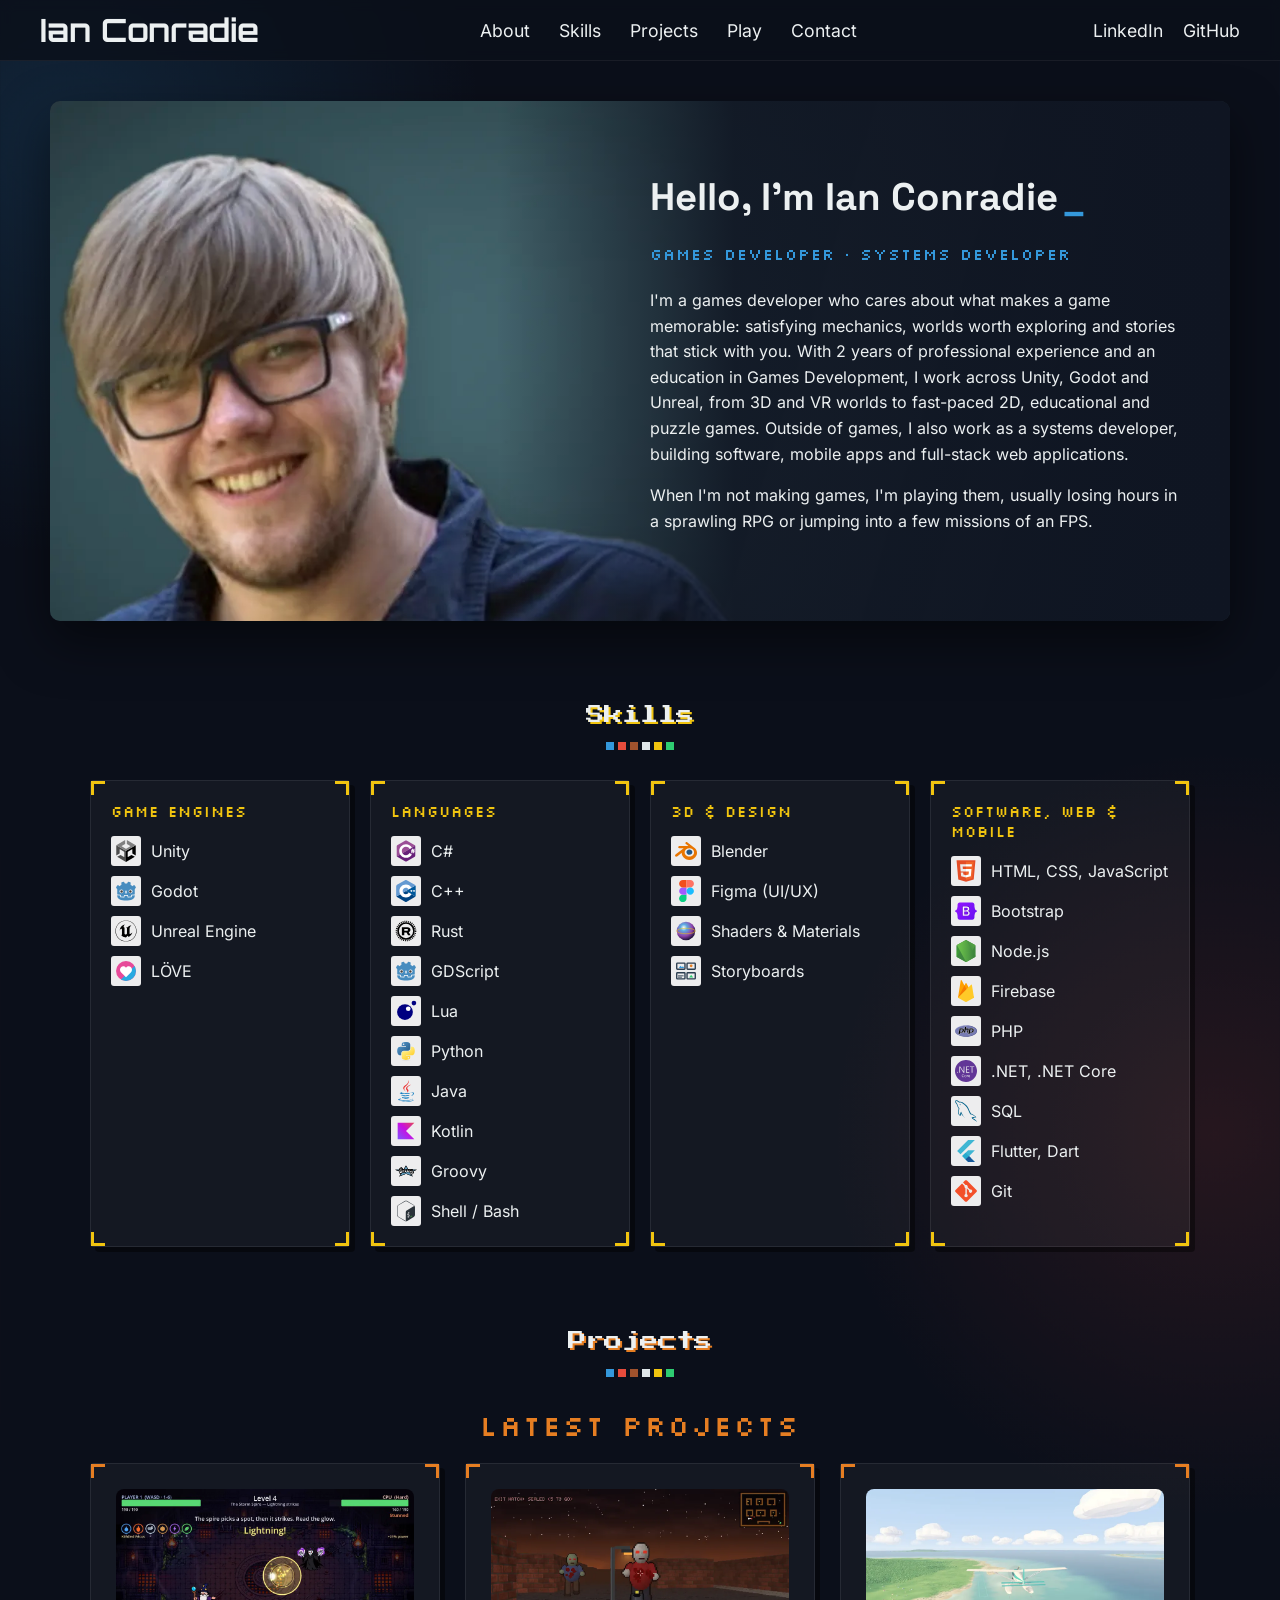
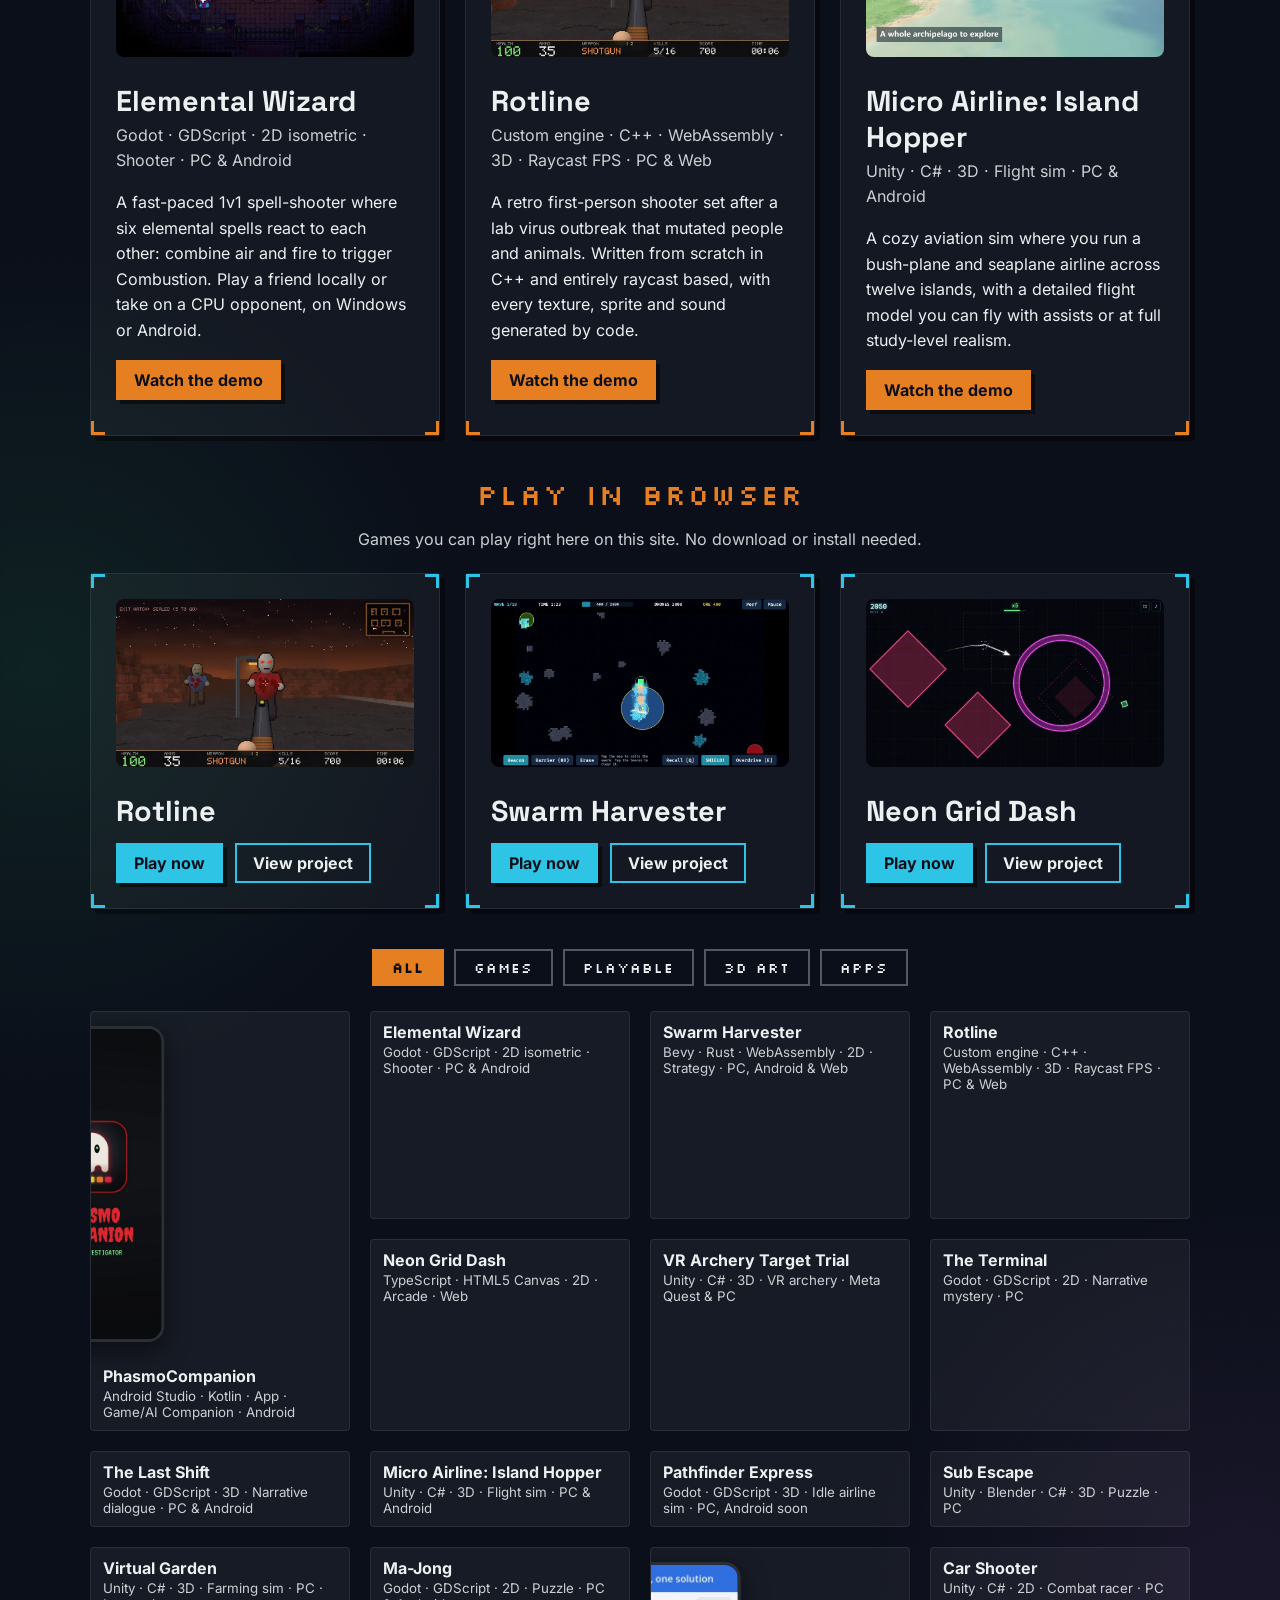
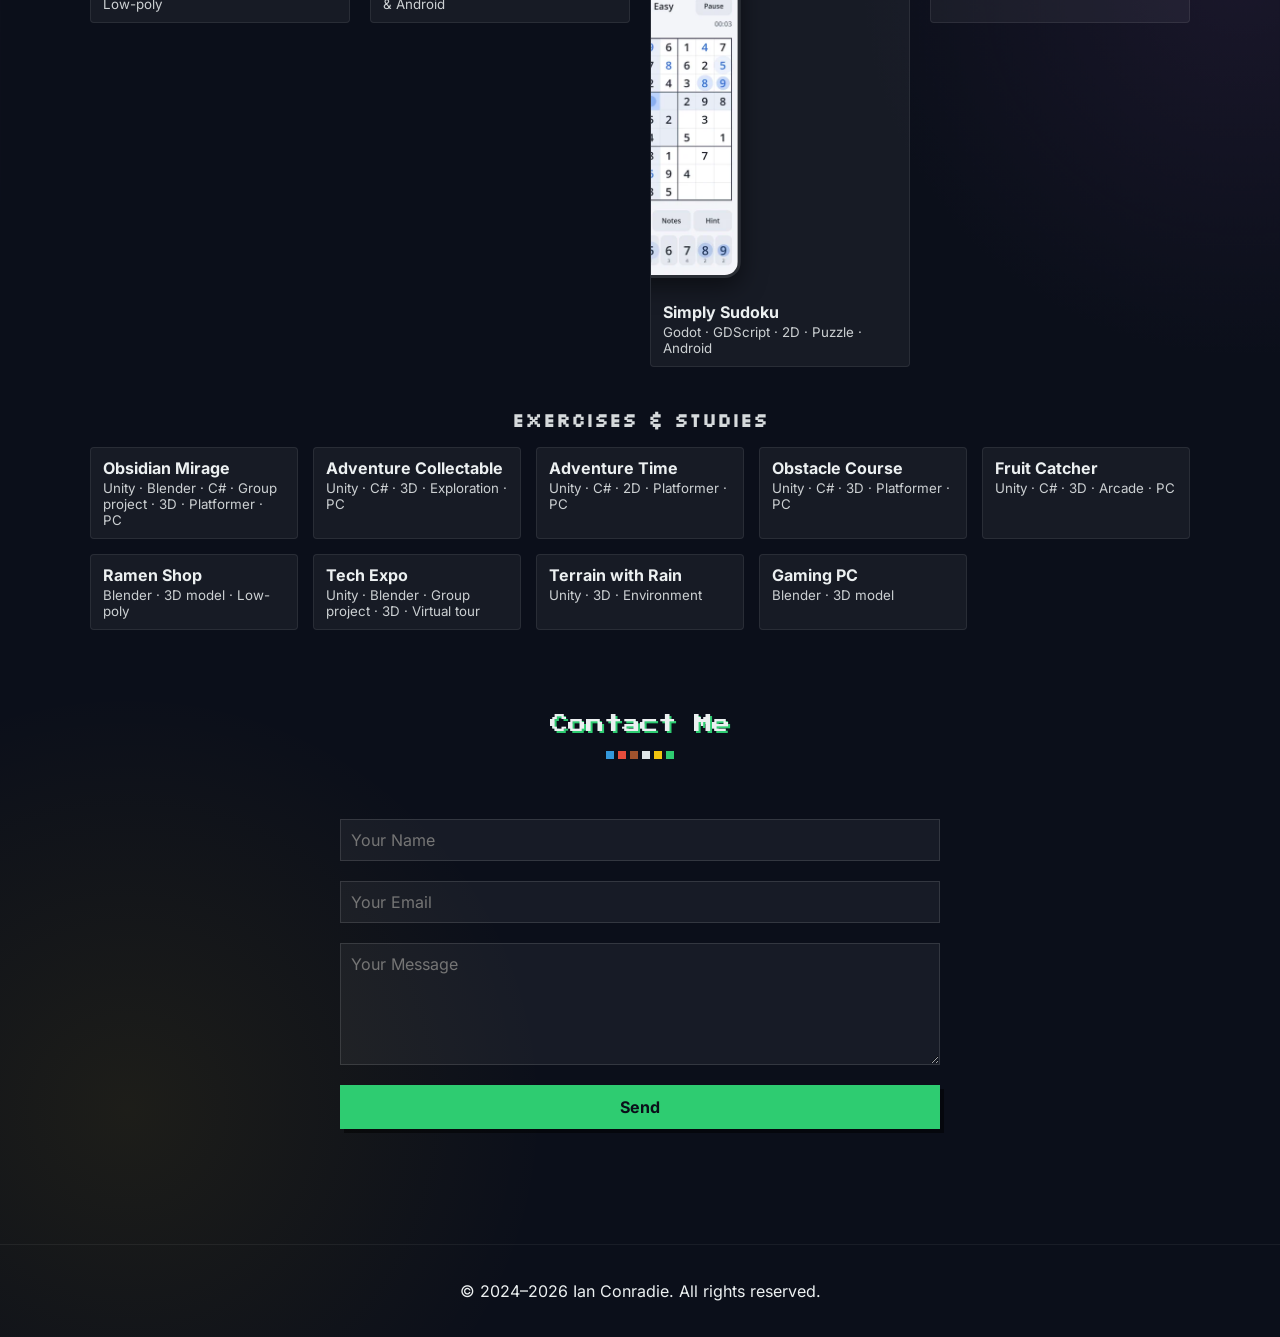
==== commit 47f2e3e6: "Add Pathfinder Express (formerly Idle Airline Manager) Project card next to Island Hopper with descr" ====
--- a/index.html
+++ b/index.html
@@ -985,6 +985,7 @@
                     <button class="project-card" data-modal="modal23" data-category="games" data-preview="previews/theTerminal.mp4"><span class="thumb"><img src="thumbs/theTerminal.webp" alt="" loading="lazy"></span><span class="card-text">The Terminal<small>Godot · GDScript · 2D · Narrative mystery · PC</small></span></button>
                     <button class="project-card" data-modal="modal24" data-category="games" data-preview="previews/theLastShift.mp4"><span class="thumb"><img src="thumbs/theLastShift.webp" alt="" loading="lazy"></span><span class="card-text">The Last Shift<small>Godot · GDScript · 3D · Narrative dialogue · PC &amp; Android</small></span></button>
                     <button class="project-card" data-modal="modal17" data-category="games" data-preview="previews/islandHopper.mp4"><span class="thumb"><img src="thumbs/islandHopper.webp" alt="" loading="lazy"></span><span class="card-text">Micro Airline: Island Hopper<small>Unity · C# · 3D · Flight sim · PC &amp; Android</small></span></button>
+                    <button class="project-card" data-modal="modal25" data-category="games" data-preview="previews/pathfinderExpress.mp4"><span class="thumb"><img src="thumbs/pathfinderExpress.webp" alt="" loading="lazy"></span><span class="card-text">Pathfinder Express<small>Godot · GDScript · 3D · Idle airline sim · PC, Android soon</small></span></button>
                     <button class="project-card" data-modal="modal14" data-category="games" data-preview="previews/subEscape.mp4"><span class="thumb"><img src="thumbs/subEscape.webp" alt="" loading="lazy"></span><span class="card-text">Sub Escape<small>Unity · Blender · C# · 3D · Puzzle · PC</small></span></button>
                     <button class="project-card" data-modal="modal15" data-category="games" data-preview="previews/virtualGarden.mp4"><span class="thumb"><img src="thumbs/virtualGarden.webp" alt="" loading="lazy"></span><span class="card-text">Virtual Garden<small>Unity · C# · 3D · Farming sim · PC · Low-poly</small></span></button>
                     <button class="project-card" data-modal="modal16" data-category="games" data-preview="previews/maJong.mp4"><span class="thumb"><img src="thumbs/maJong.webp" alt="" loading="lazy"></span><span class="card-text">Ma-Jong<small>Godot · GDScript · 2D · Puzzle · PC &amp; Android</small></span></button>
@@ -1027,6 +1028,18 @@
     </main>
 
     <!-- Dialogs for Project Information -->
+    <dialog id="modal25" class="modal" aria-labelledby="modal25-title">
+        <button class="close" aria-label="Close">&times;</button>
+        <h3 id="modal25-title">Pathfinder Express</h3>
+        <p>Pathfinder Express: Idle Airline Simulator (formerly Idle Airline Manager) is an idle flight and airline management sandbox made in Godot. A dark-mode radar HUD frames an interactive 3D globe with a real-time day and night cycle, where you grow a global airline from a single turboprop. Your aircraft fly their routes and earn on their own, even while the game is closed.</p>
+        <p>The world is built from more than 48,000 real airports, each of which can be visited in 3D with runways laid out from their real lengths and headings. You choose from over 70 aircraft types with hundreds of real liveries or your own designs, plan every cabin seat by seat, build aircraft in your own factory and commission custom engines and seats through research and development. Hurricanes, ash clouds and closed airspace force diversions, and you can follow any flight live or switch to a tactical radar mode. It runs on Windows, with Android on the way.</p>
+        <div class="video-container">
+            <video controls preload="none" poster="thumbs/pathfinderExpress.webp">
+                <source src="pathfinderExpress.mp4" type="video/mp4">
+            </video>
+        </div>
+    </dialog>
+
     <dialog id="modal23" class="modal" aria-labelledby="modal23-title">
         <button class="close" aria-label="Close">&times;</button>
         <h3 id="modal23-title">The Terminal</h3>
